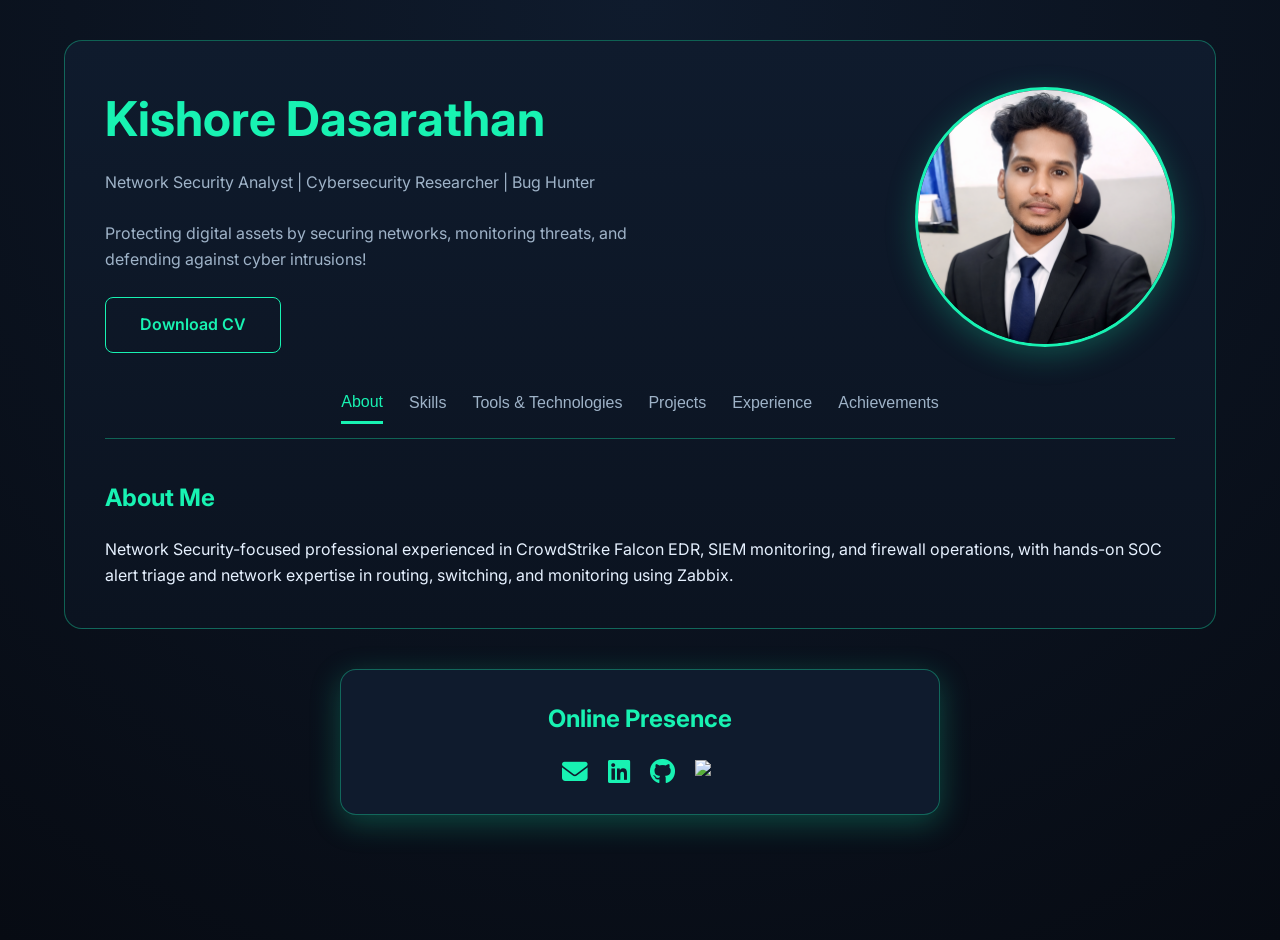
==== index.html @ a30d1cc4 "Update index.html" ====
<!DOCTYPE html>
<html lang="en">
<head>
  <meta charset="UTF-8" />
  <meta name="viewport" content="width=device-width, initial-scale=1" />
  <title>Kishore Dasarathan | Cybersecurity Portfolio</title>

  <link
    href="https://fonts.googleapis.com/css2?family=Inter:wght@300;400;500;600;700&display=swap"
    rel="stylesheet"
  />
  <link
    rel="stylesheet"
    href="https://cdnjs.cloudflare.com/ajax/libs/font-awesome/6.5.0/css/all.min.css"
  />
  <link rel="stylesheet" href="style.css" />
</head>
<body>
  <!-- MAIN PORTFOLIO CONTAINER -->
  <div class="container">
    <!-- HEADER -->
    <div class="header">
      <div>
        <h1>Kishore Dasarathan</h1>
        <p>
          Network Security Analyst | Cybersecurity Researcher | Bug Hunter<br /><br />
          Protecting digital assets by securing networks, monitoring threats, and defending against cyber intrusions!
        </p>
        <a href="Kishore_Dasarathan_Resume.pdf" class="resume-button" download>
          Download CV
        </a>
      </div>
      <img src="profile1.png" alt="Profile" />
    </div>

    <!-- NAVIGATION -->
    <div class="nav">
      <button class="active" onclick="openTab('about')">About</button>
      <button onclick="openTab('skills')">Skills</button>
      <button onclick="openTab('tools')">Tools & Technologies</button>
      <button onclick="openTab('projects')">Projects</button>
      <button onclick="openTab('exp')">Experience</button>   
	  <button onclick="openTab('achievements')">Achievements</button>
    </div>

    <!-- TAB CONTENT -->
    <div id="about" class="tab active">
      <h2>About Me</h2>
      <p class="text-muted">
        Network Security-focused professional experienced in CrowdStrike Falcon EDR, SIEM monitoring, and firewall operations, with hands-on SOC alert triage and network expertise in routing, switching, and monitoring using Zabbix.
      </p>
    </div>

    <div id="skills" class="tab">
      <h2>Skills</h2>
      <ul>
        <li>Endpoint Detection and Response</li>
        <li>Networking(Switching & Routing)</li>
	  <li>Wireless Technology</li>
        <li>Firewall</li>
        <li>Network Monitor System</li>
	  <li>Server Administration(Windows & Linux)</li>
        <li>Web Application Pentesting</li>
      </ul>
    </div>

    <div id="tools" class="tab">
      <h2>Tools & Technologies</h2>
      <ul>
        <li>Falcon Crowdstrike</li>
        <li>Zabbix</li>
        <li>Virustotal</li>
        <li>VMware</li>
	  <li>Fortigate</li>
	  <li>Netgear</li>
	  <li>ESET</li>
	  <li>Burpsuite</li>
	  <li>Wireshark</li>
	  <li>Nmap</li>
	  <li>Metasploit</li>

      </ul>
    </div>

    <div id="projects" class="tab">
      <h2>Projects</h2>
      <div class="card">
        <h3>Web-Based Keylogger (Research)</h3>
        <p>Studied keystroke capture techniques to improve detection & defense.</p>
      </div>
      <div class="card">
        <h3>Automated Switch Backups</h3>
        <p>Python + Paramiko automation for Netgear switch configuration backups.</p>
      </div>
    </div>

    <div id="exp" class="tab">
      <h2>Work Experience</h2>
      <div class="card">
        <h3>Network Security Analyst – Dr. Mehta’s Hospitals (SEP2024-Present)</h3>
        <p>Managed Endpoint Detection and Response and SIEM, Firewall, Networking, Servers, Backup Operations.</p>
      </div>
    </div>
  </div>


    <div id="achievements" class="tab">
      <h2>Achievements</h2>
      <div class="card">
        <h3>Bug Bounty / Web Security</h3>
		  <p>Project/Research: Broken Link Hijacking Vulnerability</p>
		  <p>Target: Moonpig Group / Cards (web application)</p>
		  <p>Type: Improper Authorization / Broken Link Hijacking (BLH)</p>
		  <p>Severity: Medium</p>
		  <p>Date Reported: January 16, 2024</p>
		  <p>Resolved: January 26, 2024</p>
		  <p>Outcome: Responsible disclosure; vulnerability fixed</p>
		  <p>Bounty: €75</p>
        <p>Description: Identified a Broken Link Hijacking vulnerability in Moonpig Group’s Cards platform. The vulnerability could have allowed attackers to hijack external links, potentially leading to account or content misuse. Reported responsibly, enabling the security team to patch the issue promptly.</p>
	  </div>
      <div class="card">
        <h3>Automated Switch Backups</h3>
        <p>Python + Paramiko automation for Netgear switch configuration backups.</p>
      </div>
    </div>

  <!-- CONTACT BOX (SEPARATE) -->
  <div class="contact-box">
    <h2>Online Presence</h2>
    <div class="social-icons">
      <a href="mailto:kishoredasarathan4@gmail.com" title="Email" target="_blank" rel="noopener">
        <i class="fas fa-envelope"></i>
      </a>
      <a href="https://www.linkedin.com/in/kishore-dasarathan-39a9b6277/" title="LinkedIn" target="_blank" rel="noopener">
        <i class="fab fa-linkedin"></i>
      </a>
      <a href="https://github.com/KishoreDasarathan" title="GitHub" target="_blank" rel="noopener">
        <i class="fab fa-github"></i>
      </a>
      <a href="https://tryhackme.com/p/KishoreDasarathan" title="TryHackMe" target="_blank" rel="noopener">
        <img class="thm-logo" src="https://assets.tryhackme.com/img/favicon.png" alt="TryHackMe" />
      </a>
    </div>
  </div>

  <script>
    function openTab(id) {
      document.querySelectorAll(".tab").forEach((t) => t.classList.remove("active"));
      document.querySelectorAll(".nav button").forEach((b) => b.classList.remove("active"));
      document.getElementById(id).classList.add("active");
      event.target.classList.add("active");
    }
  </script>
</body>
</html>
---- style.css ----
:root {
  --bg-main: #0b1320;
  --bg-panel: #0f1b2d;
  --neon: #18f2b2;
  --text-main: #e6f1ff;
  --text-muted: #9fb3c8;
  --border: rgba(24, 242, 178, 0.35);
  --shadow: 0 8px 30px rgba(24, 242, 178, 0.25);
}

* {
  margin: 0;
  padding: 0;
  box-sizing: border-box;
}

body {
  font-family: 'Inter', sans-serif;
  background: radial-gradient(circle at top, #0f1b2d, #070b13);
  color: var(--text-main);
  line-height: 1.6;
  min-height: 100vh;
  margin: 0;
}

/* ===== CONTAINER - full width on large screens ===== */
.container {
  width: 90vw;          /* Use 90% of viewport width */
  max-width: 1400px;    /* Limit max width to 1400px */
  margin: 40px auto;
  padding: 40px;
  background: linear-gradient(180deg, #0f1b2d, #0b1320);
  border: 1px solid var(--border);
  border-radius: 18px;
  box-sizing: border-box;
}

/* ===== HEADER ===== */
.header {
  display: grid;
  grid-template-columns: 1.3fr 1fr;
  gap: 50px;
  align-items: center;
}

.header img {
  width: 260px;
  height: 260px;
  border-radius: 50%;
  border: 3px solid var(--neon);
  box-shadow: var(--shadow);
  justify-self: end;
  transition: transform 0.3s ease;
  max-width: 100%;       /* Ensure it doesn't overflow */
  height: auto;
}

.header img:hover {
  transform: scale(1.05);
}

h1 {
  font-size: 3rem;
  color: var(--neon);
  word-break: break-word;
}

.header p {
  margin-top: 12px;
  color: var(--text-muted);
  max-width: 600px;
  word-break: break-word;
}

.resume-button {
  display: inline-block;
  margin-top: 25px;
  padding: 14px 34px;
  border: 1px solid var(--neon);
  color: var(--neon);
  text-decoration: none;
  border-radius: 8px;
  font-weight: 600;
  transition: all 0.3s ease;
}

.resume-button:hover {
  background: var(--neon);
  color: #03130d;
  box-shadow: 0 8px 20px rgba(24, 242, 178, 0.4);
}

/* ===== NAV TABS ===== */
.nav {
  display: flex;
  justify-content: center;
  gap: 26px;
  margin: 40px 0;
  border-bottom: 1px solid var(--border);
  padding-bottom: 14px;
  flex-wrap: wrap; /* allow wrapping on narrow screens */
}

.nav button {
  background: none;
  border: none;
  color: var(--text-muted);
  font-size: 1rem;
  font-weight: 500;
  cursor: pointer;
  padding-bottom: 10px;
  transition: color 0.3s ease, border-bottom 0.3s ease;
  white-space: nowrap;
}

.nav button.active {
  color: var(--neon);
  border-bottom: 3px solid var(--neon);
}

/* ===== TAB CONTENT ===== */
.tab {
  display: none;
  animation: fade 0.4s ease;
}

.tab.active {
  display: block;
}

@keyframes fade {
  from {
    opacity: 0;
    transform: translateY(10px);
  }
  to {
    opacity: 1;
    transform: none;
  }
}

h2 {
  color: var(--neon);
  margin-bottom: 20px;
}

ul {
  list-style: none;
  padding-left: 0;
}

ul li {
  margin-bottom: 12px;
  color: var(--text-muted);
}

.card {
  background: var(--bg-panel);
  border: 1px solid var(--border);
  padding: 25px;
  border-radius: 14px;
  margin-bottom: 20px;
  transition: transform 0.3s ease, box-shadow 0.3s ease;
}

.card:hover {
  transform: translateY(-4px);
  box-shadow: var(--shadow);
}

/* ===== SOCIAL ICONS ===== */
.social-icons {
  display: flex;
  gap: 20px;
  justify-content: center;
  align-items: center;
  margin-top: 20px;
}

.social-icons a {
  display: flex;
  align-items: center;
  justify-content: center;
  font-size: 1.6rem; /* for font icons */
  color: var(--neon);
  text-decoration: none;
  transition: transform 0.3s ease, opacity 0.3s ease;
  padding: 0;
}

.social-icons a img.thm-logo {
  width: 24px !important;
  height: 24px !important;
  max-width: 24px !important;
  max-height: 24px !important;
  object-fit: contain;
  display: inline-block;
  vertical-align: middle;
  margin: 0 !important;
  padding: 0 !important;
}

.social-icons a:hover {
  transform: scale(1.2);
  opacity: 0.85;
}

/* ===== CONTACT BOX ===== */
.contact-box {
  width: 90vw;
  max-width: 600px;
  margin: 40px auto 80px; /* separate from main container */
  background: var(--bg-panel);
  border: 1px solid var(--border);
  border-radius: 16px;
  padding: 30px 25px;
  box-shadow: var(--shadow);
  text-align: center;
}

.contact-box h2 {
  color: var(--neon);
  margin-bottom: 20px;
}

.contact-box .social-icons {
  justify-content: center;
  gap: 20px;
  margin-top: 20px;
}

/* ===== FOOTER CONTACT (ALWAYS VISIBLE) ===== */
footer {
  text-align: center;
  margin-top: 50px;
  padding-top: 30px;
  border-top: 1px solid var(--border);
  color: var(--text-muted);
}

/* ===== MOBILE & TABLET ===== */
@media (max-width: 1024px) {
  .container {
    width: 95vw;
    padding: 30px 20px;
  }
  .header {
    grid-template-columns: 1fr;
    text-align: center;
  }
  .header img {
    justify-self: center;
    width: 200px;
    height: 200px;
  }
  h1 {
    font-size: 2.5rem;
  }
  .header p {
    max-width: 100%;
  }
  .nav {
    gap: 16px;
  }
}

@media (max-width: 600px) {
  .container {
    padding: 20px 15px;
    margin: 20px auto;
  }
  .header img {
    width: 140px;
    height: 140px;
  }
  h1 {
    font-size: 2rem;
  }
  .resume-button {
    padding: 12px 24px;
    font-size: 0.9rem;
  }
  .nav button {
    font-size: 0.9rem;
    padding-bottom: 6px;
  }
  .social-icons {
    gap: 14px;
  }
  .social-icons a {
    font-size: 1.3rem;
  }
  .social-icons a img.thm-logo {
    width: 20px !important;
    height: 20px !important;
  }
}
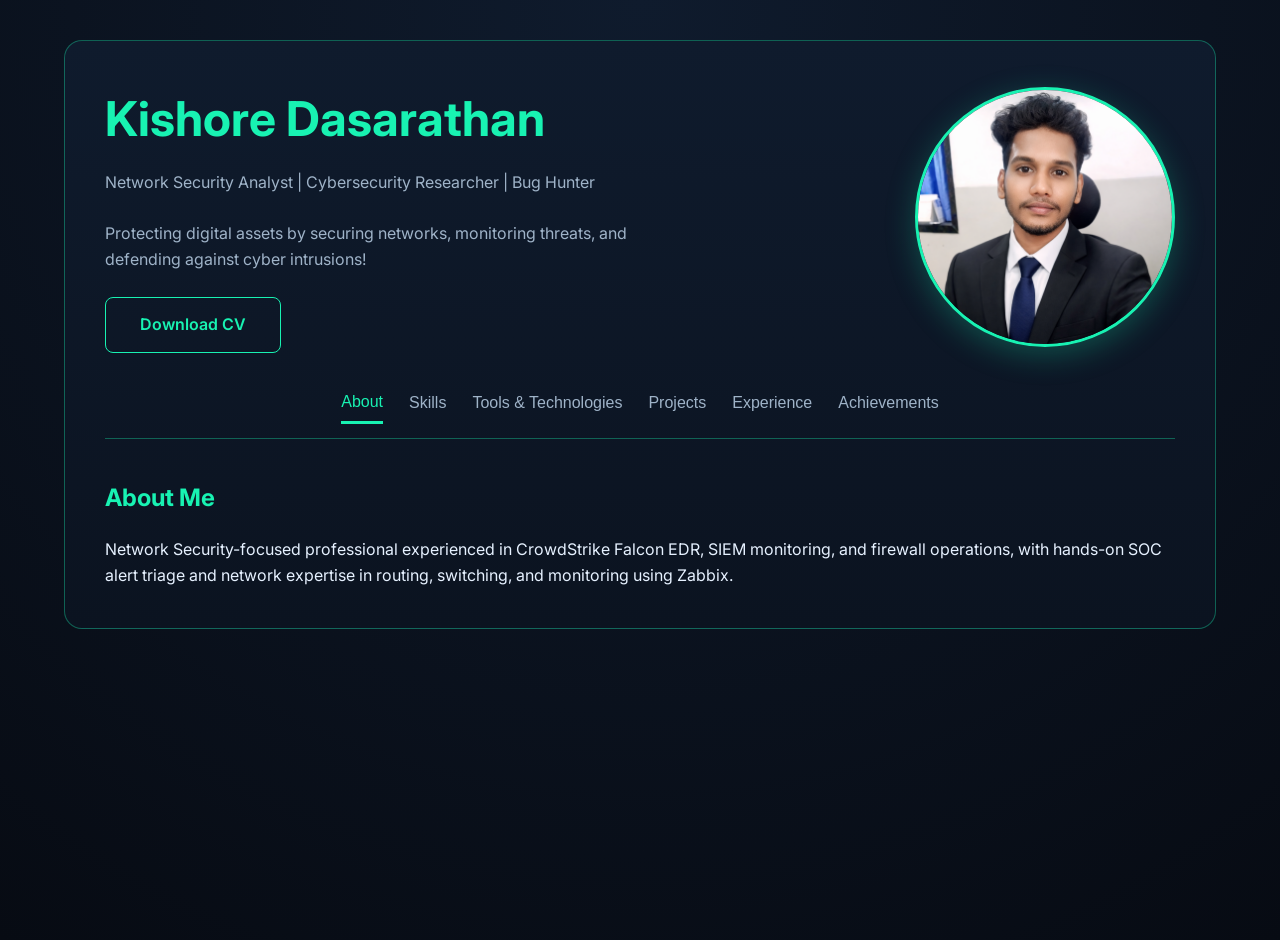
==== commit f1fae8bc: "Update index.html" ====
--- a/index.html
+++ b/index.html
@@ -108,21 +108,13 @@
       <h2>Achievements</h2>
       <div class="card">
         <h3>Bug Bounty / Web Security</h3>
-		  <p>Project/Research: Broken Link Hijacking Vulnerability</p>
-		  <p>Target: Moonpig Group / Cards (web application)</p>
+		  <p>Broken Link Hijacking Vulnerability – Moonpig Group Cards (Pinterest)</p>
+		  <p>Target: Moonpig Group - web application</p>
+		  <p>Bounty: €75</p>
+		  <p>Severity: Medium</p>
 		  <p>Type: Improper Authorization / Broken Link Hijacking (BLH)</p>
-		  <p>Severity: Medium</p>
-		  <p>Date Reported: January 16, 2024</p>
-		  <p>Resolved: January 26, 2024</p>
-		  <p>Outcome: Responsible disclosure; vulnerability fixed</p>
-		  <p>Bounty: €75</p>
-        <p>Description: Identified a Broken Link Hijacking vulnerability in Moonpig Group’s Cards platform. The vulnerability could have allowed attackers to hijack external links, potentially leading to account or content misuse. Reported responsibly, enabling the security team to patch the issue promptly.</p>
+          <p>Description: Identified a Broken Link Hijacking vulnerability in Moonpig Group’s Cards platform. The vulnerability could have allowed attackers to hijack external links, potentially leading to account or content misuse. Reported responsibly, enabling the security team to patch the issue promptly.</p>
 	  </div>
-      <div class="card">
-        <h3>Automated Switch Backups</h3>
-        <p>Python + Paramiko automation for Netgear switch configuration backups.</p>
-      </div>
-    </div>
 
   <!-- CONTACT BOX (SEPARATE) -->
   <div class="contact-box">
@@ -161,3 +153,4 @@
 
 
 
+
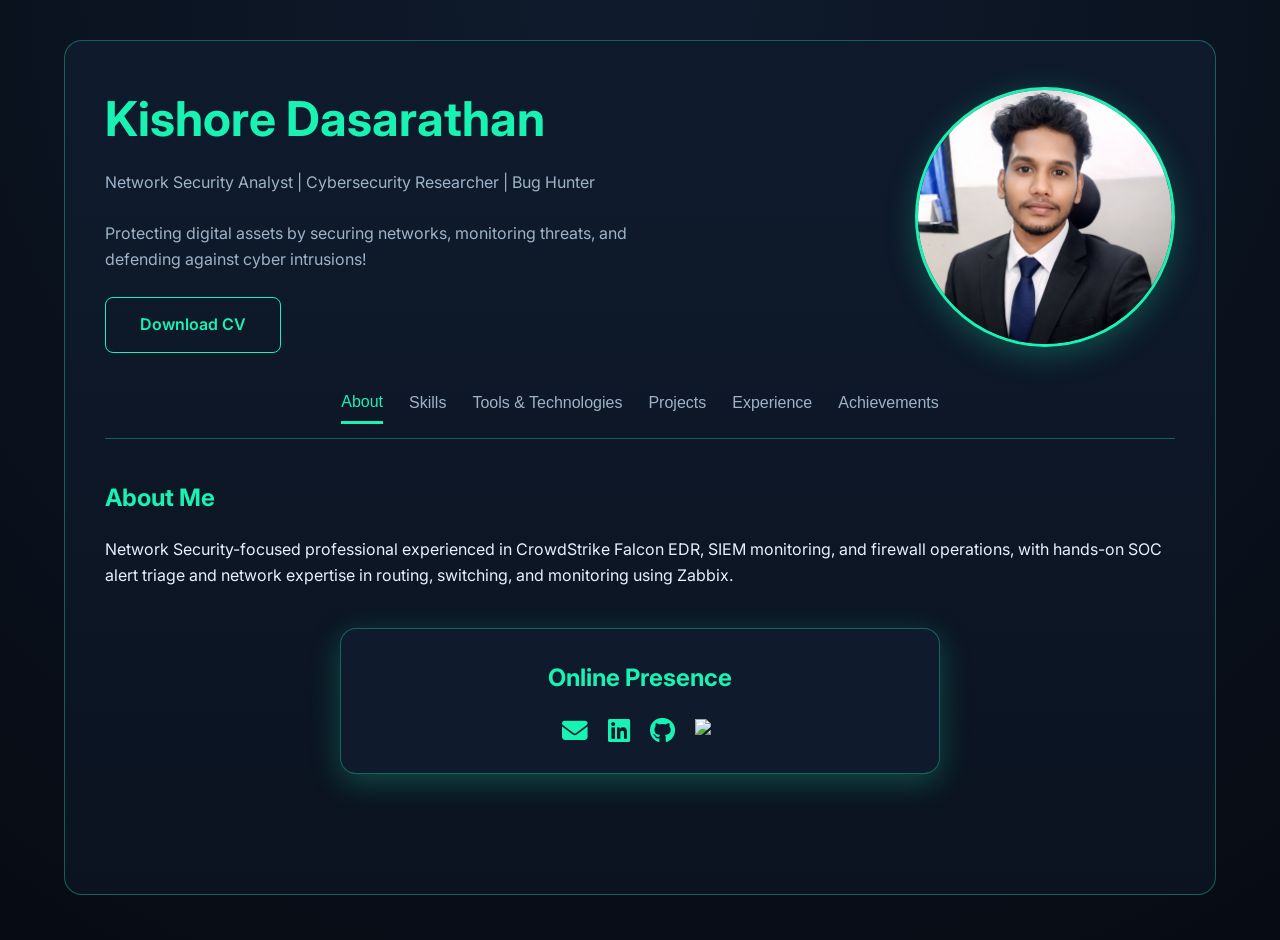
==== commit 5d1dac84: "Update index.html" ====
--- a/index.html
+++ b/index.html
@@ -94,6 +94,18 @@
       </div>
     </div>
 
+	      <div id="achievements" class="tab">
+      <h2>Achievements</h2>
+      <div class="card">
+        <h3>Bug Bounty Rewards</h3>
+		  <p>Broken Link Hijacking Vulnerability – Moonpig Group Cards (Pinterest)</p>
+		  <p>Target: Moonpig Group - web application</p>
+		  <p>Bounty: €75</p>
+		  <p>Severity: Medium</p>
+		  <p>Type: Improper Authorization / Broken Link Hijacking (BLH)</p>
+          <p>Description: Identified a Broken Link Hijacking vulnerability in Moonpig Group’s Cards platform. The vulnerability could have allowed attackers to hijack external links, potentially leading to account or content misuse. Reported responsibly, enabling the security team to patch the issue promptly.</p>
+	  </div>
+
     <div id="exp" class="tab">
       <h2>Work Experience</h2>
       <div class="card">
@@ -104,17 +116,6 @@
   </div>
 
 
-    <div id="achievements" class="tab">
-      <h2>Achievements</h2>
-      <div class="card">
-        <h3>Bug Bounty / Web Security</h3>
-		  <p>Broken Link Hijacking Vulnerability – Moonpig Group Cards (Pinterest)</p>
-		  <p>Target: Moonpig Group - web application</p>
-		  <p>Bounty: €75</p>
-		  <p>Severity: Medium</p>
-		  <p>Type: Improper Authorization / Broken Link Hijacking (BLH)</p>
-          <p>Description: Identified a Broken Link Hijacking vulnerability in Moonpig Group’s Cards platform. The vulnerability could have allowed attackers to hijack external links, potentially leading to account or content misuse. Reported responsibly, enabling the security team to patch the issue promptly.</p>
-	  </div>
 
   <!-- CONTACT BOX (SEPARATE) -->
   <div class="contact-box">
@@ -154,3 +155,4 @@
 
 
 
+
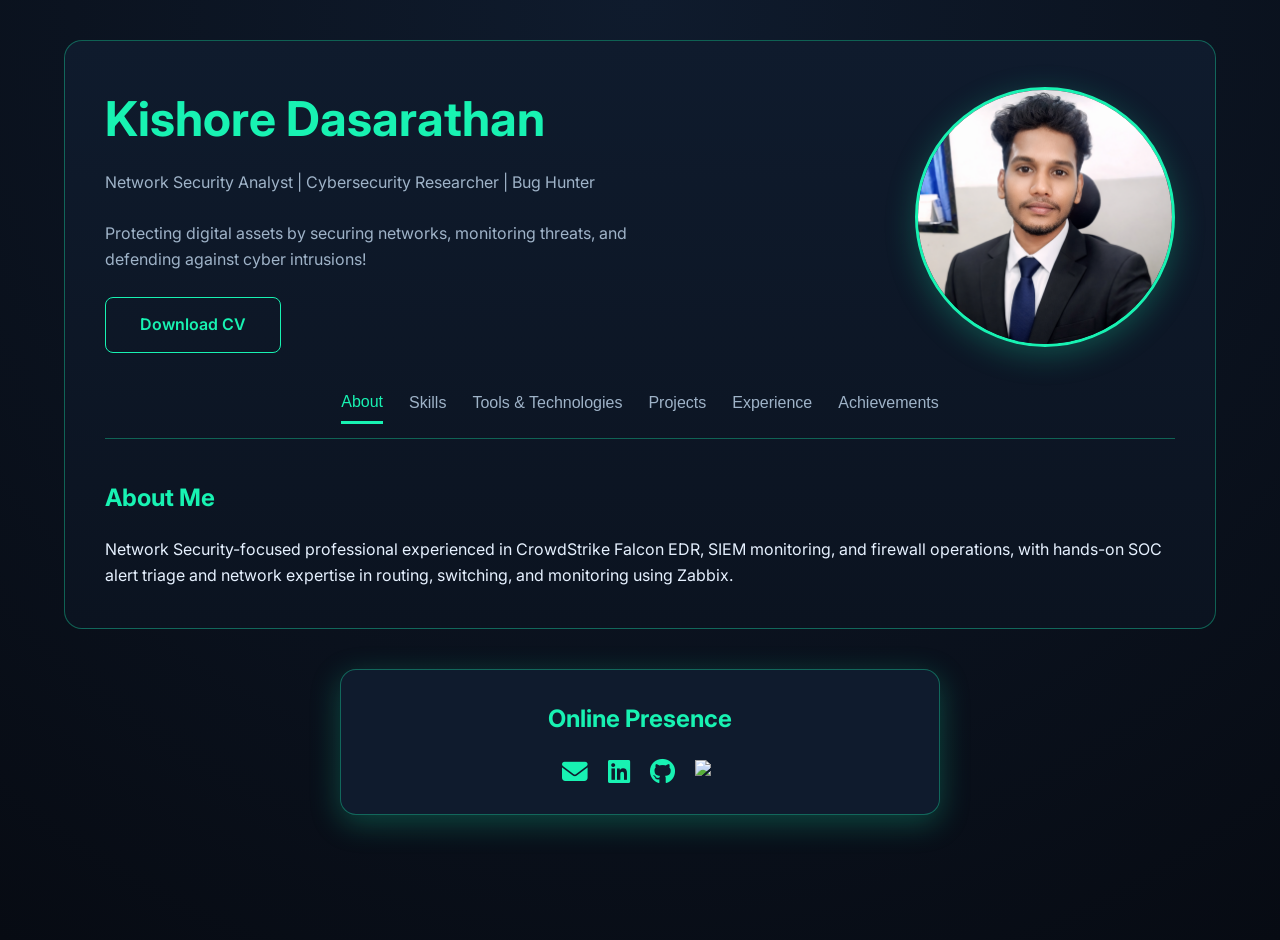
==== commit 691a2b50: "Update index.html" ====
--- a/index.html
+++ b/index.html
@@ -95,16 +95,17 @@
     </div>
 
 	      <div id="achievements" class="tab">
-      <h2>Achievements</h2>
-      <div class="card">
-        <h3>Bug Bounty Rewards</h3>
-		  <p>Broken Link Hijacking Vulnerability – Moonpig Group Cards (Pinterest)</p>
-		  <p>Target: Moonpig Group - web application</p>
-		  <p>Bounty: €75</p>
-		  <p>Severity: Medium</p>
-		  <p>Type: Improper Authorization / Broken Link Hijacking (BLH)</p>
-          <p>Description: Identified a Broken Link Hijacking vulnerability in Moonpig Group’s Cards platform. The vulnerability could have allowed attackers to hijack external links, potentially leading to account or content misuse. Reported responsibly, enabling the security team to patch the issue promptly.</p>
-	  </div>
+      		<h2>Achievements</h2>
+      		  <div class="card">
+        		<h3>Bug Bounty Rewards</h3>
+		 		 <p>Broken Link Hijacking Vulnerability – Moonpig Group Cards (Pinterest)</p>
+		  		<p>Target: Moonpig Group - web application</p>
+		  		<p>Bounty: €75</p>
+		  		<p>Severity: Medium</p>
+		  		<p>Type: Improper Authorization / Broken Link Hijacking (BLH)</p>
+          		<p>Description: Identified a Broken Link Hijacking vulnerability in Moonpig Group’s Cards platform. The vulnerability could have allowed attackers to hijack external links, potentially leading to account or content misuse. Reported responsibly, enabling the security team to patch the issue promptly.</p>
+	 	 	</div>
+			</div>
 
     <div id="exp" class="tab">
       <h2>Work Experience</h2>
@@ -156,3 +157,4 @@
 
 
 
+
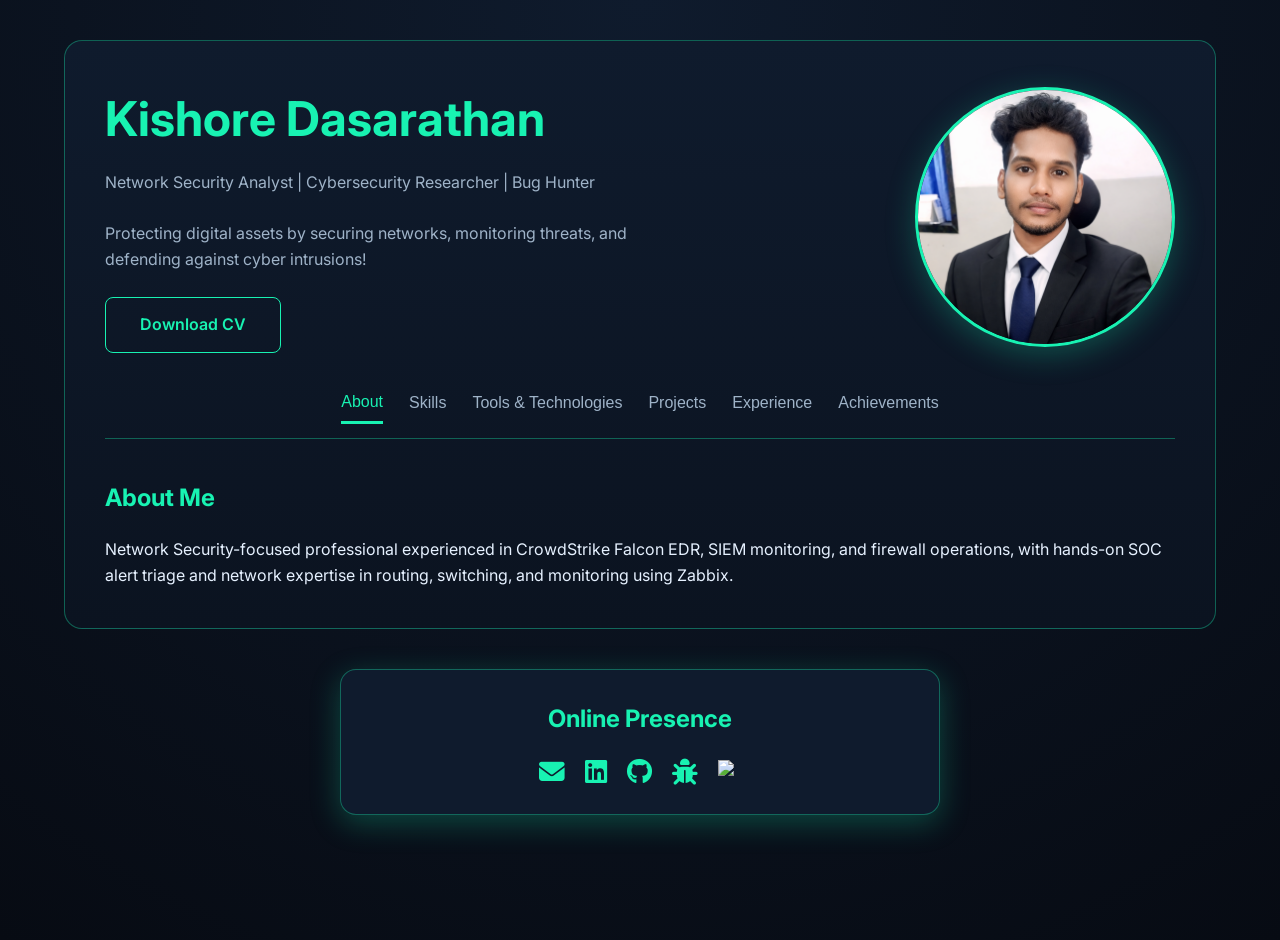
==== commit b6d45b14: "Update index.html" ====
--- a/index.html
+++ b/index.html
@@ -131,6 +131,13 @@
       <a href="https://github.com/KishoreDasarathan" title="GitHub" target="_blank" rel="noopener">
         <i class="fab fa-github"></i>
       </a>
+		    <!-- Intigriti Bug Bounty -->
+    <a href="https://app.intigriti.com/researcher/profile/debugger_88" 
+       title="Intigriti" 
+       target="_blank" 
+       rel="noopener">
+      <i class="fas fa-bug"></i>
+    </a>
       <a href="https://tryhackme.com/p/KishoreDasarathan" title="TryHackMe" target="_blank" rel="noopener">
         <img class="thm-logo" src="https://assets.tryhackme.com/img/favicon.png" alt="TryHackMe" />
       </a>
@@ -158,3 +165,4 @@
 
 
 
+
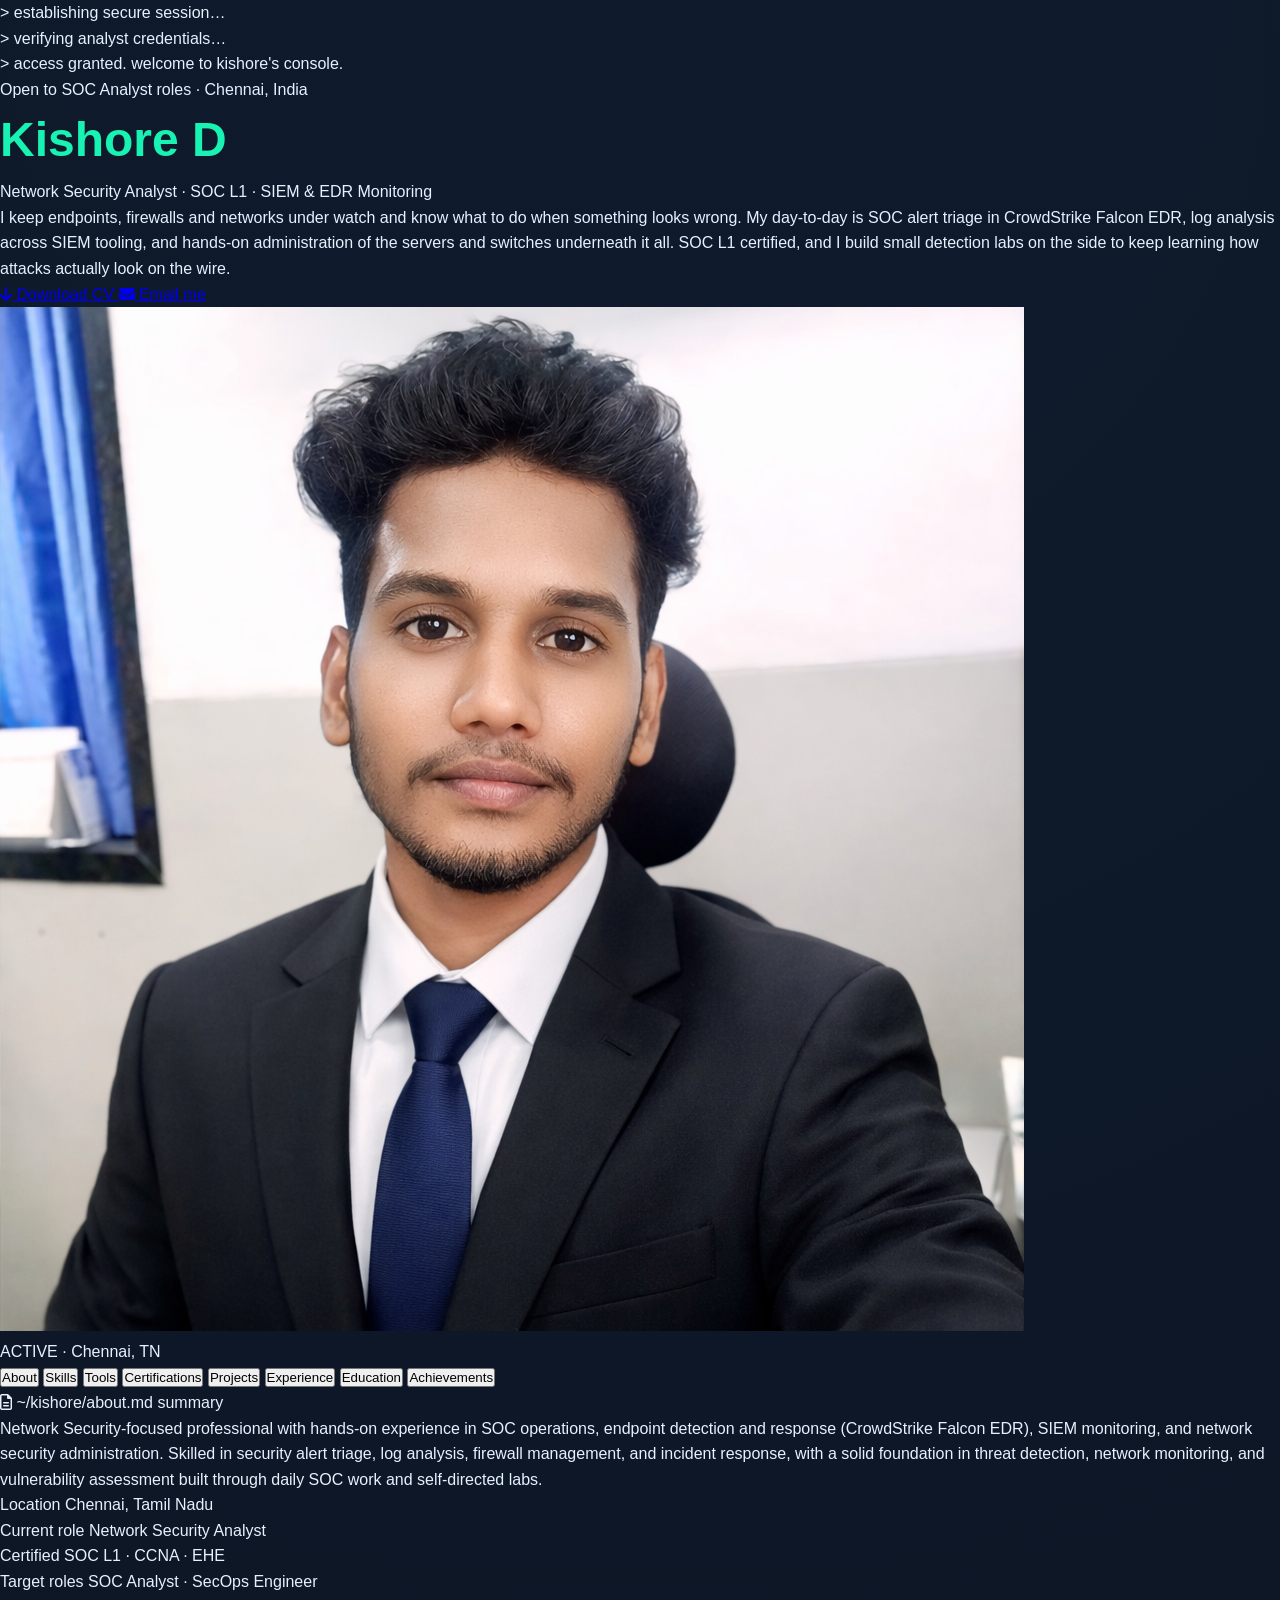
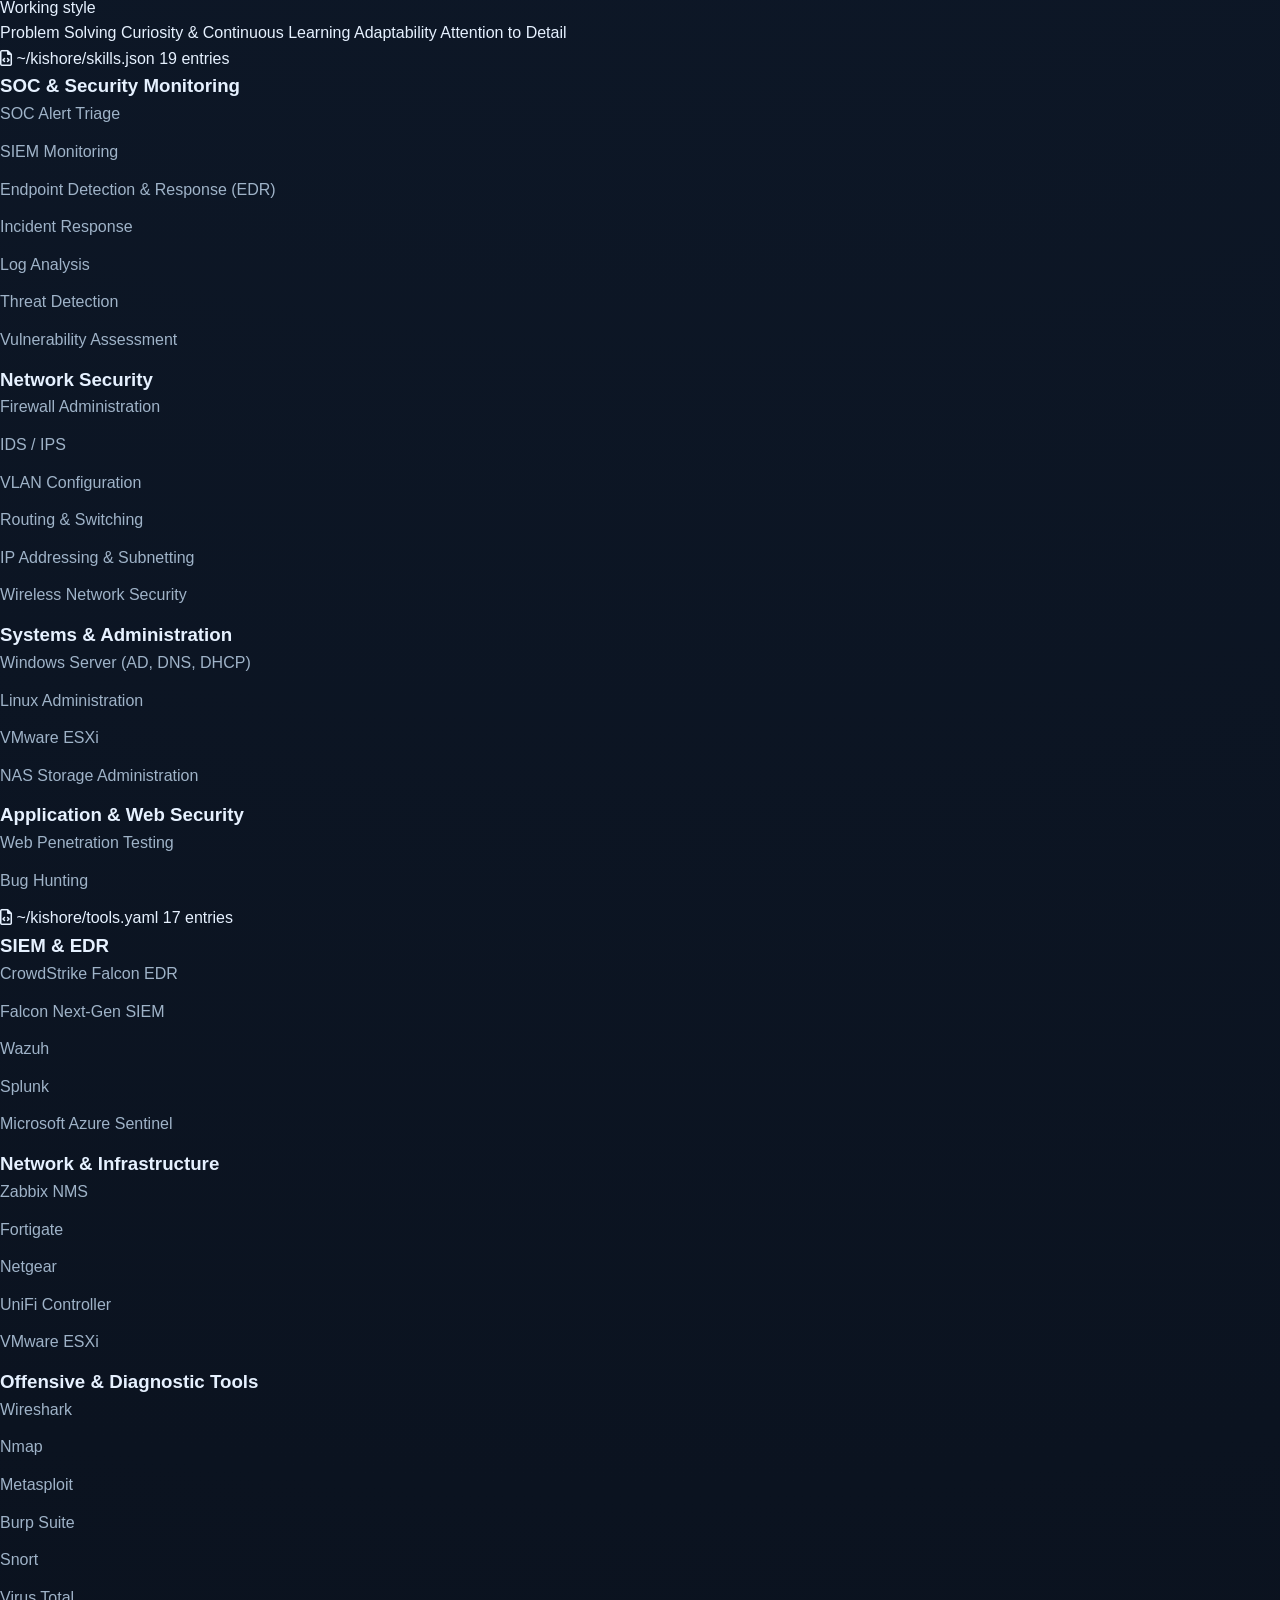
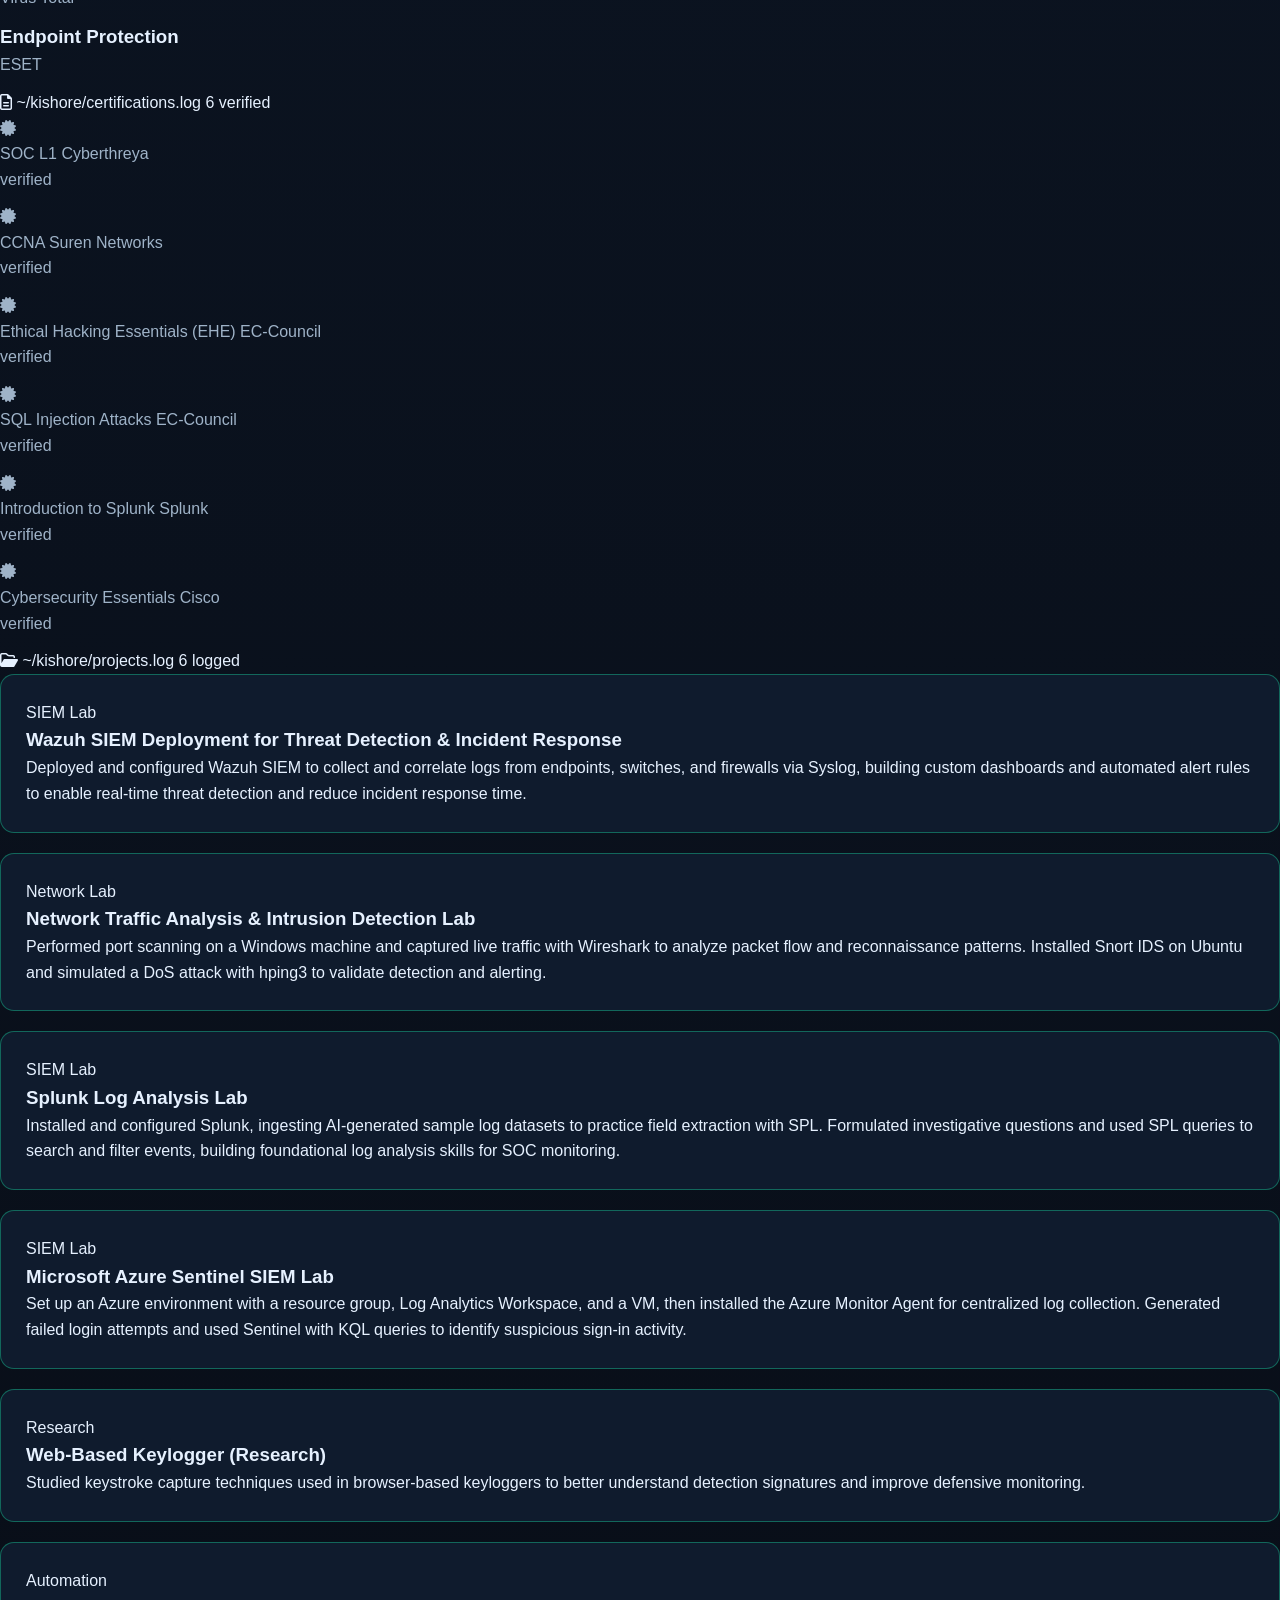
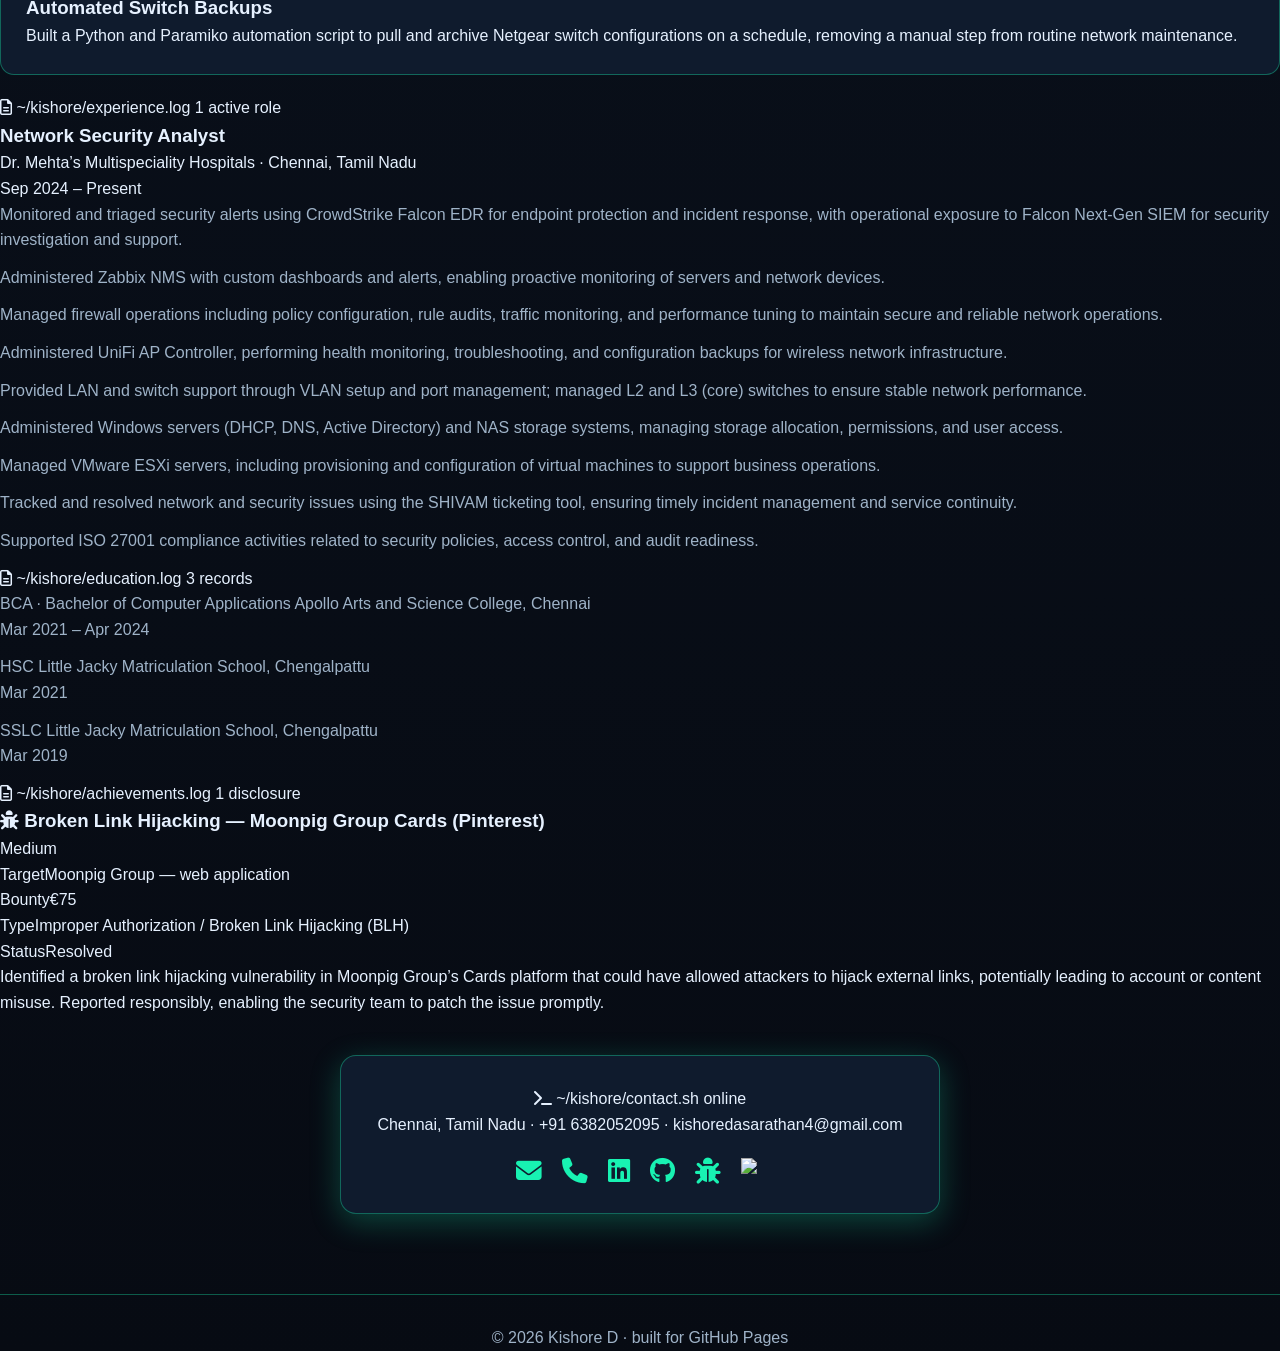
==== commit 1c9e5fbc: "Update index.html" ====
--- a/index.html
+++ b/index.html
@@ -3,10 +3,12 @@
 <head>
   <meta charset="UTF-8" />
   <meta name="viewport" content="width=device-width, initial-scale=1" />
-  <title>Kishore Dasarathan | Cybersecurity Portfolio</title>
-
+  <title>Kishore D | Network Security Analyst &amp; SOC L1</title>
+  <meta name="description" content="Portfolio of Kishore D — Network Security Analyst with hands-on SOC, SIEM and EDR experience." />
+
+  <link rel="preconnect" href="https://fonts.googleapis.com" />
   <link
-    href="https://fonts.googleapis.com/css2?family=Inter:wght@300;400;500;600;700&display=swap"
+    href="https://fonts.googleapis.com/css2?family=Space+Grotesk:wght@500;600;700&family=IBM+Plex+Sans:wght@400;500;600&family=IBM+Plex+Mono:wght@400;500;600&display=swap"
     rel="stylesheet"
   />
   <link
@@ -16,153 +18,485 @@
   <link rel="stylesheet" href="style.css" />
 </head>
 <body>
-  <!-- MAIN PORTFOLIO CONTAINER -->
-  <div class="container">
-    <!-- HEADER -->
-    <div class="header">
-      <div>
-        <h1>Kishore Dasarathan</h1>
-        <p>
-          Network Security Analyst | Cybersecurity Researcher | Bug Hunter<br /><br />
-          Protecting digital assets by securing networks, monitoring threats, and defending against cyber intrusions!
-        </p>
-        <a href="Kishore_Dasarathan_Resume.pdf" class="resume-button" download>
-          Download CV
-        </a>
+  <div class="page">
+
+    <!-- ============ HERO ============ -->
+    <header class="hero">
+      <div class="boot-log" aria-hidden="true">
+        <p>&gt; establishing secure session&hellip;</p>
+        <p>&gt; verifying analyst credentials&hellip;</p>
+        <p>&gt; access granted. welcome to kishore's console.</p>
       </div>
-      <img src="profile1.png" alt="Profile" />
-    </div>
-
-    <!-- NAVIGATION -->
-    <div class="nav">
-      <button class="active" onclick="openTab('about')">About</button>
-      <button onclick="openTab('skills')">Skills</button>
-      <button onclick="openTab('tools')">Tools & Technologies</button>
-      <button onclick="openTab('projects')">Projects</button>
-      <button onclick="openTab('exp')">Experience</button>   
-	  <button onclick="openTab('achievements')">Achievements</button>
-    </div>
-
-    <!-- TAB CONTENT -->
-    <div id="about" class="tab active">
-      <h2>About Me</h2>
-      <p class="text-muted">
-        Network Security-focused professional experienced in CrowdStrike Falcon EDR, SIEM monitoring, and firewall operations, with hands-on SOC alert triage and network expertise in routing, switching, and monitoring using Zabbix.
-      </p>
-    </div>
-
-    <div id="skills" class="tab">
-      <h2>Skills</h2>
-      <ul>
-        <li>Endpoint Detection and Response</li>
-        <li>Networking(Switching & Routing)</li>
-	  <li>Wireless Technology</li>
-        <li>Firewall</li>
-        <li>Network Monitor System</li>
-	  <li>Server Administration(Windows & Linux)</li>
-        <li>Web Application Pentesting</li>
-      </ul>
-    </div>
-
-    <div id="tools" class="tab">
-      <h2>Tools & Technologies</h2>
-      <ul>
-        <li>Falcon Crowdstrike</li>
-        <li>Zabbix</li>
-        <li>Virustotal</li>
-        <li>VMware</li>
-	  <li>Fortigate</li>
-	  <li>Netgear</li>
-	  <li>ESET</li>
-	  <li>Burpsuite</li>
-	  <li>Wireshark</li>
-	  <li>Nmap</li>
-	  <li>Metasploit</li>
-
-      </ul>
-    </div>
-
-    <div id="projects" class="tab">
-      <h2>Projects</h2>
-      <div class="card">
-        <h3>Web-Based Keylogger (Research)</h3>
-        <p>Studied keystroke capture techniques to improve detection & defense.</p>
+
+      <div class="hero-grid">
+        <div class="hero-copy">
+          <p class="status-pill"><span class="dot dot-blue pulse"></span>Open to SOC Analyst roles &middot; Chennai, India</p>
+          <h1>Kishore D</h1>
+          <p class="role-line">Network Security Analyst &middot; SOC L1 &middot; SIEM &amp; EDR Monitoring</p>
+          <p class="summary">
+            I keep endpoints, firewalls and networks under watch and know what to do when something looks wrong.
+            My day-to-day is SOC alert triage in CrowdStrike Falcon EDR, log analysis across SIEM tooling, and
+            hands-on administration of the servers and switches underneath it all. SOC L1 certified, and I build
+            small detection labs on the side to keep learning how attacks actually look on the wire.
+          </p>
+          <div class="hero-actions">
+            <a href="Kishore_Dasarathan_Resume.pdf" class="btn btn-primary" download>
+              <i class="fa-solid fa-arrow-down"></i> Download CV
+            </a>
+            <a href="mailto:kishoredasarathan4@gmail.com" class="btn btn-ghost">
+              <i class="fa-solid fa-envelope"></i> Email me
+            </a>
+          </div>
+        </div>
+
+        <div class="hero-id">
+          <div class="id-card">
+            <img src="profile1.png" alt="Portrait of Kishore D" />
+            <div class="id-meta">
+              <span class="dot dot-blue pulse"></span> ACTIVE &middot; Chennai, TN
+            </div>
+          </div>
+        </div>
       </div>
-      <div class="card">
-        <h3>Automated Switch Backups</h3>
-        <p>Python + Paramiko automation for Netgear switch configuration backups.</p>
+    </header>
+
+    <!-- ============ NAV ============ -->
+    <nav class="tabs" aria-label="Portfolio sections">
+      <button class="tab-btn active" data-tab="about" type="button">About</button>
+      <button class="tab-btn" data-tab="skills" type="button">Skills</button>
+      <button class="tab-btn" data-tab="tools" type="button">Tools</button>
+      <button class="tab-btn" data-tab="certifications" type="button">Certifications</button>
+      <button class="tab-btn" data-tab="projects" type="button">Projects</button>
+      <button class="tab-btn" data-tab="experience" type="button">Experience</button>
+      <button class="tab-btn" data-tab="education" type="button">Education</button>
+      <button class="tab-btn" data-tab="achievements" type="button">Achievements</button>
+    </nav>
+
+    <!-- ============ PANELS ============ -->
+    <main class="panels">
+
+      <!-- ABOUT -->
+      <section id="about" class="panel active">
+        <div class="panel-bar">
+          <span class="path"><i class="fa-regular fa-file-lines"></i> ~/kishore/about.md</span>
+          <span class="meta"><span class="dot dot-blue"></span>summary</span>
+        </div>
+        <div class="panel-body">
+          <p>
+            Network Security-focused professional with hands-on experience in SOC operations, endpoint detection
+            and response (CrowdStrike Falcon EDR), SIEM monitoring, and network security administration. Skilled
+            in security alert triage, log analysis, firewall management, and incident response, with a solid
+            foundation in threat detection, network monitoring, and vulnerability assessment built through daily
+            SOC work and self-directed labs.
+          </p>
+
+          <div class="fact-strip">
+            <div class="fact">
+              <span class="fact-label">Location</span>
+              <span class="fact-value">Chennai, Tamil Nadu</span>
+            </div>
+            <div class="fact">
+              <span class="fact-label">Current role</span>
+              <span class="fact-value">Network Security Analyst</span>
+            </div>
+            <div class="fact">
+              <span class="fact-label">Certified</span>
+              <span class="fact-value">SOC L1 &middot; CCNA &middot; EHE</span>
+            </div>
+            <div class="fact">
+              <span class="fact-label">Target roles</span>
+              <span class="fact-value">SOC Analyst &middot; SecOps Engineer</span>
+            </div>
+          </div>
+
+          <p class="tag-row-label">Working style</p>
+          <div class="tag-row">
+            <span class="soft-tag">Problem Solving</span>
+            <span class="soft-tag">Curiosity &amp; Continuous Learning</span>
+            <span class="soft-tag">Adaptability</span>
+            <span class="soft-tag">Attention to Detail</span>
+          </div>
+        </div>
+      </section>
+
+      <!-- SKILLS -->
+      <section id="skills" class="panel">
+        <div class="panel-bar">
+          <span class="path"><i class="fa-regular fa-file-code"></i> ~/kishore/skills.json</span>
+          <span class="meta"><span class="dot dot-blue"></span>19 entries</span>
+        </div>
+        <div class="panel-body">
+
+          <div class="skill-group">
+            <h3><span class="dot dot-blue"></span>SOC &amp; Security Monitoring</h3>
+            <ul class="chip-row">
+              <li class="chip chip-blue">SOC Alert Triage</li>
+              <li class="chip chip-blue">SIEM Monitoring</li>
+              <li class="chip chip-blue">Endpoint Detection &amp; Response (EDR)</li>
+              <li class="chip chip-blue">Incident Response</li>
+              <li class="chip chip-blue">Log Analysis</li>
+              <li class="chip chip-blue">Threat Detection</li>
+              <li class="chip chip-blue">Vulnerability Assessment</li>
+            </ul>
+          </div>
+
+          <div class="skill-group">
+            <h3><span class="dot dot-amber"></span>Network Security</h3>
+            <ul class="chip-row">
+              <li class="chip chip-amber">Firewall Administration</li>
+              <li class="chip chip-amber">IDS / IPS</li>
+              <li class="chip chip-amber">VLAN Configuration</li>
+              <li class="chip chip-amber">Routing &amp; Switching</li>
+              <li class="chip chip-amber">IP Addressing &amp; Subnetting</li>
+              <li class="chip chip-amber">Wireless Network Security</li>
+            </ul>
+          </div>
+
+          <div class="skill-group">
+            <h3><span class="dot dot-purple"></span>Systems &amp; Administration</h3>
+            <ul class="chip-row">
+              <li class="chip chip-purple">Windows Server (AD, DNS, DHCP)</li>
+              <li class="chip chip-purple">Linux Administration</li>
+              <li class="chip chip-purple">VMware ESXi</li>
+              <li class="chip chip-purple">NAS Storage Administration</li>
+            </ul>
+          </div>
+
+          <div class="skill-group">
+            <h3><span class="dot dot-red"></span>Application &amp; Web Security</h3>
+            <ul class="chip-row">
+              <li class="chip chip-red">Web Penetration Testing</li>
+              <li class="chip chip-red">Bug Hunting</li>
+            </ul>
+          </div>
+
+        </div>
+      </section>
+
+      <!-- TOOLS -->
+      <section id="tools" class="panel">
+        <div class="panel-bar">
+          <span class="path"><i class="fa-regular fa-file-code"></i> ~/kishore/tools.yaml</span>
+          <span class="meta"><span class="dot dot-blue"></span>17 entries</span>
+        </div>
+        <div class="panel-body">
+
+          <div class="skill-group">
+            <h3><span class="dot dot-blue"></span>SIEM &amp; EDR</h3>
+            <ul class="chip-row">
+              <li class="chip chip-blue">CrowdStrike Falcon EDR</li>
+              <li class="chip chip-blue">Falcon Next-Gen SIEM</li>
+              <li class="chip chip-blue">Wazuh</li>
+              <li class="chip chip-blue">Splunk</li>
+              <li class="chip chip-blue">Microsoft Azure Sentinel</li>
+            </ul>
+          </div>
+
+          <div class="skill-group">
+            <h3><span class="dot dot-amber"></span>Network &amp; Infrastructure</h3>
+            <ul class="chip-row">
+              <li class="chip chip-amber">Zabbix NMS</li>
+              <li class="chip chip-amber">Fortigate</li>
+              <li class="chip chip-amber">Netgear</li>
+              <li class="chip chip-amber">UniFi Controller</li>
+              <li class="chip chip-amber">VMware ESXi</li>
+            </ul>
+          </div>
+
+          <div class="skill-group">
+            <h3><span class="dot dot-red"></span>Offensive &amp; Diagnostic Tools</h3>
+            <ul class="chip-row">
+              <li class="chip chip-red">Wireshark</li>
+              <li class="chip chip-red">Nmap</li>
+              <li class="chip chip-red">Metasploit</li>
+              <li class="chip chip-red">Burp Suite</li>
+              <li class="chip chip-red">Snort</li>
+              <li class="chip chip-red">Virus Total</li>
+            </ul>
+          </div>
+
+          <div class="skill-group">
+            <h3><span class="dot dot-purple"></span>Endpoint Protection</h3>
+            <ul class="chip-row">
+              <li class="chip chip-purple">ESET</li>
+            </ul>
+          </div>
+
+        </div>
+      </section>
+
+      <!-- CERTIFICATIONS -->
+      <section id="certifications" class="panel">
+        <div class="panel-bar">
+          <span class="path"><i class="fa-regular fa-file-lines"></i> ~/kishore/certifications.log</span>
+          <span class="meta"><span class="dot dot-blue"></span>6 verified</span>
+        </div>
+        <div class="panel-body">
+          <ul class="cert-list">
+            <li class="cert-row">
+              <i class="fa-solid fa-certificate cert-icon"></i>
+              <div class="cert-text">
+                <span class="cert-name">SOC L1</span>
+                <span class="cert-issuer">Cyberthreya</span>
+              </div>
+              <span class="cert-status">verified</span>
+            </li>
+            <li class="cert-row">
+              <i class="fa-solid fa-certificate cert-icon"></i>
+              <div class="cert-text">
+                <span class="cert-name">CCNA</span>
+                <span class="cert-issuer">Suren Networks</span>
+              </div>
+              <span class="cert-status">verified</span>
+            </li>
+            <li class="cert-row">
+              <i class="fa-solid fa-certificate cert-icon"></i>
+              <div class="cert-text">
+                <span class="cert-name">Ethical Hacking Essentials (EHE)</span>
+                <span class="cert-issuer">EC-Council</span>
+              </div>
+              <span class="cert-status">verified</span>
+            </li>
+            <li class="cert-row">
+              <i class="fa-solid fa-certificate cert-icon"></i>
+              <div class="cert-text">
+                <span class="cert-name">SQL Injection Attacks</span>
+                <span class="cert-issuer">EC-Council</span>
+              </div>
+              <span class="cert-status">verified</span>
+            </li>
+            <li class="cert-row">
+              <i class="fa-solid fa-certificate cert-icon"></i>
+              <div class="cert-text">
+                <span class="cert-name">Introduction to Splunk</span>
+                <span class="cert-issuer">Splunk</span>
+              </div>
+              <span class="cert-status">verified</span>
+            </li>
+            <li class="cert-row">
+              <i class="fa-solid fa-certificate cert-icon"></i>
+              <div class="cert-text">
+                <span class="cert-name">Cybersecurity Essentials</span>
+                <span class="cert-issuer">Cisco</span>
+              </div>
+              <span class="cert-status">verified</span>
+            </li>
+          </ul>
+        </div>
+      </section>
+
+      <!-- PROJECTS -->
+      <section id="projects" class="panel">
+        <div class="panel-bar">
+          <span class="path"><i class="fa-regular fa-folder-open"></i> ~/kishore/projects.log</span>
+          <span class="meta"><span class="dot dot-blue"></span>6 logged</span>
+        </div>
+        <div class="panel-body">
+          <div class="card-grid">
+
+            <div class="card">
+              <span class="card-tag tag-blue">SIEM Lab</span>
+              <h3>Wazuh SIEM Deployment for Threat Detection &amp; Incident Response</h3>
+              <p>Deployed and configured Wazuh SIEM to collect and correlate logs from endpoints, switches, and
+                firewalls via Syslog, building custom dashboards and automated alert rules to enable real-time
+                threat detection and reduce incident response time.</p>
+            </div>
+
+            <div class="card">
+              <span class="card-tag tag-red">Network Lab</span>
+              <h3>Network Traffic Analysis &amp; Intrusion Detection Lab</h3>
+              <p>Performed port scanning on a Windows machine and captured live traffic with Wireshark to analyze
+                packet flow and reconnaissance patterns. Installed Snort IDS on Ubuntu and simulated a DoS attack
+                with hping3 to validate detection and alerting.</p>
+            </div>
+
+            <div class="card">
+              <span class="card-tag tag-blue">SIEM Lab</span>
+              <h3>Splunk Log Analysis Lab</h3>
+              <p>Installed and configured Splunk, ingesting AI-generated sample log datasets to practice field
+                extraction with SPL. Formulated investigative questions and used SPL queries to search and filter
+                events, building foundational log analysis skills for SOC monitoring.</p>
+            </div>
+
+            <div class="card">
+              <span class="card-tag tag-blue">SIEM Lab</span>
+              <h3>Microsoft Azure Sentinel SIEM Lab</h3>
+              <p>Set up an Azure environment with a resource group, Log Analytics Workspace, and a VM, then
+                installed the Azure Monitor Agent for centralized log collection. Generated failed login attempts
+                and used Sentinel with KQL queries to identify suspicious sign-in activity.</p>
+            </div>
+
+            <div class="card">
+              <span class="card-tag tag-purple">Research</span>
+              <h3>Web-Based Keylogger (Research)</h3>
+              <p>Studied keystroke capture techniques used in browser-based keyloggers to better understand
+                detection signatures and improve defensive monitoring.</p>
+            </div>
+
+            <div class="card">
+              <span class="card-tag tag-amber">Automation</span>
+              <h3>Automated Switch Backups</h3>
+              <p>Built a Python and Paramiko automation script to pull and archive Netgear switch configurations on
+                a schedule, removing a manual step from routine network maintenance.</p>
+            </div>
+
+          </div>
+        </div>
+      </section>
+
+      <!-- EXPERIENCE -->
+      <section id="experience" class="panel">
+        <div class="panel-bar">
+          <span class="path"><i class="fa-regular fa-file-lines"></i> ~/kishore/experience.log</span>
+          <span class="meta"><span class="dot dot-blue pulse"></span>1 active role</span>
+        </div>
+        <div class="panel-body">
+          <div class="job">
+            <div class="job-head">
+              <div>
+                <h3>Network Security Analyst</h3>
+                <p class="job-org">Dr. Mehta&rsquo;s Multispeciality Hospitals &middot; Chennai, Tamil Nadu</p>
+              </div>
+              <span class="job-dates">Sep 2024 &ndash; Present</span>
+            </div>
+            <ul class="job-bullets">
+              <li>Monitored and triaged security alerts using CrowdStrike Falcon EDR for endpoint protection and
+                incident response, with operational exposure to Falcon Next-Gen SIEM for security investigation and
+                support.</li>
+              <li>Administered Zabbix NMS with custom dashboards and alerts, enabling proactive monitoring of
+                servers and network devices.</li>
+              <li>Managed firewall operations including policy configuration, rule audits, traffic monitoring, and
+                performance tuning to maintain secure and reliable network operations.</li>
+              <li>Administered UniFi AP Controller, performing health monitoring, troubleshooting, and configuration
+                backups for wireless network infrastructure.</li>
+              <li>Provided LAN and switch support through VLAN setup and port management; managed L2 and L3 (core)
+                switches to ensure stable network performance.</li>
+              <li>Administered Windows servers (DHCP, DNS, Active Directory) and NAS storage systems, managing
+                storage allocation, permissions, and user access.</li>
+              <li>Managed VMware ESXi servers, including provisioning and configuration of virtual machines to
+                support business operations.</li>
+              <li>Tracked and resolved network and security issues using the SHIVAM ticketing tool, ensuring timely
+                incident management and service continuity.</li>
+              <li>Supported ISO 27001 compliance activities related to security policies, access control, and audit
+                readiness.</li>
+            </ul>
+          </div>
+        </div>
+      </section>
+
+      <!-- EDUCATION -->
+      <section id="education" class="panel">
+        <div class="panel-bar">
+          <span class="path"><i class="fa-regular fa-file-lines"></i> ~/kishore/education.log</span>
+          <span class="meta"><span class="dot dot-blue"></span>3 records</span>
+        </div>
+        <div class="panel-body">
+          <ul class="edu-list">
+            <li class="edu-row">
+              <div class="edu-text">
+                <span class="edu-degree">BCA &middot; Bachelor of Computer Applications</span>
+                <span class="edu-school">Apollo Arts and Science College, Chennai</span>
+              </div>
+              <span class="edu-dates">Mar 2021 &ndash; Apr 2024</span>
+            </li>
+            <li class="edu-row">
+              <div class="edu-text">
+                <span class="edu-degree">HSC</span>
+                <span class="edu-school">Little Jacky Matriculation School, Chengalpattu</span>
+              </div>
+              <span class="edu-dates">Mar 2021</span>
+            </li>
+            <li class="edu-row">
+              <div class="edu-text">
+                <span class="edu-degree">SSLC</span>
+                <span class="edu-school">Little Jacky Matriculation School, Chengalpattu</span>
+              </div>
+              <span class="edu-dates">Mar 2019</span>
+            </li>
+          </ul>
+        </div>
+      </section>
+
+      <!-- ACHIEVEMENTS -->
+      <section id="achievements" class="panel">
+        <div class="panel-bar">
+          <span class="path"><i class="fa-regular fa-file-lines"></i> ~/kishore/achievements.log</span>
+          <span class="meta"><span class="dot dot-amber"></span>1 disclosure</span>
+        </div>
+        <div class="panel-body">
+          <div class="disclosure-card">
+            <div class="disclosure-head">
+              <h3><i class="fa-solid fa-bug"></i> Broken Link Hijacking &mdash; Moonpig Group Cards (Pinterest)</h3>
+              <span class="severity severity-medium">Medium</span>
+            </div>
+            <div class="disclosure-grid">
+              <div><span class="fact-label">Target</span><span class="fact-value">Moonpig Group &mdash; web application</span></div>
+              <div><span class="fact-label">Bounty</span><span class="fact-value">&euro;75</span></div>
+              <div><span class="fact-label">Type</span><span class="fact-value">Improper Authorization / Broken Link Hijacking (BLH)</span></div>
+              <div><span class="fact-label">Status</span><span class="fact-value">Resolved</span></div>
+            </div>
+            <p>Identified a broken link hijacking vulnerability in Moonpig Group&rsquo;s Cards platform that could
+              have allowed attackers to hijack external links, potentially leading to account or content misuse.
+              Reported responsibly, enabling the security team to patch the issue promptly.</p>
+          </div>
+        </div>
+      </section>
+
+    </main>
+
+    <!-- ============ CONTACT ============ -->
+    <section class="contact-box" id="contact">
+      <div class="panel-bar">
+        <span class="path"><i class="fa-solid fa-terminal"></i> ~/kishore/contact.sh</span>
+        <span class="meta"><span class="dot dot-blue pulse"></span>online</span>
       </div>
-    </div>
-
-	      <div id="achievements" class="tab">
-      		<h2>Achievements</h2>
-      		  <div class="card">
-        		<h3>Bug Bounty Rewards</h3>
-		 		 <p>Broken Link Hijacking Vulnerability – Moonpig Group Cards (Pinterest)</p>
-		  		<p>Target: Moonpig Group - web application</p>
-		  		<p>Bounty: €75</p>
-		  		<p>Severity: Medium</p>
-		  		<p>Type: Improper Authorization / Broken Link Hijacking (BLH)</p>
-          		<p>Description: Identified a Broken Link Hijacking vulnerability in Moonpig Group’s Cards platform. The vulnerability could have allowed attackers to hijack external links, potentially leading to account or content misuse. Reported responsibly, enabling the security team to patch the issue promptly.</p>
-	 	 	</div>
-			</div>
-
-    <div id="exp" class="tab">
-      <h2>Work Experience</h2>
-      <div class="card">
-        <h3>Network Security Analyst – Dr. Mehta’s Hospitals (SEP2024-Present)</h3>
-        <p>Managed Endpoint Detection and Response and SIEM, Firewall, Networking, Servers, Backup Operations.</p>
+      <div class="contact-body">
+        <p class="contact-line">Chennai, Tamil Nadu &middot; +91 6382052095 &middot; kishoredasarathan4@gmail.com</p>
+        <div class="social-icons">
+          <a href="mailto:kishoredasarathan4@gmail.com" title="Email" target="_blank" rel="noopener">
+            <i class="fas fa-envelope"></i>
+          </a>
+          <a href="tel:+916382052095" title="Call" target="_blank" rel="noopener">
+            <i class="fas fa-phone"></i>
+          </a>
+          <a href="https://www.linkedin.com/in/kishore-dasarathan-39a9b6277/" title="LinkedIn" target="_blank" rel="noopener">
+            <i class="fab fa-linkedin"></i>
+          </a>
+          <a href="https://github.com/KishoreDasarathan" title="GitHub" target="_blank" rel="noopener">
+            <i class="fab fa-github"></i>
+          </a>
+          <a href="https://app.intigriti.com/researcher/profile/debugger_88" title="Intigriti" target="_blank" rel="noopener">
+            <i class="fas fa-bug"></i>
+          </a>
+          <a href="https://tryhackme.com/p/KishoreDasarathan" title="TryHackMe" target="_blank" rel="noopener">
+            <img class="thm-logo" src="https://assets.tryhackme.com/img/favicon.png" alt="TryHackMe" />
+          </a>
+        </div>
       </div>
-    </div>
+    </section>
+
+    <footer class="site-footer">
+      <p>&copy; 2026 Kishore D &middot; built for GitHub Pages</p>
+    </footer>
   </div>
 
-
-
-  <!-- CONTACT BOX (SEPARATE) -->
-  <div class="contact-box">
-    <h2>Online Presence</h2>
-    <div class="social-icons">
-      <a href="mailto:kishoredasarathan4@gmail.com" title="Email" target="_blank" rel="noopener">
-        <i class="fas fa-envelope"></i>
-      </a>
-      <a href="https://www.linkedin.com/in/kishore-dasarathan-39a9b6277/" title="LinkedIn" target="_blank" rel="noopener">
-        <i class="fab fa-linkedin"></i>
-      </a>
-      <a href="https://github.com/KishoreDasarathan" title="GitHub" target="_blank" rel="noopener">
-        <i class="fab fa-github"></i>
-      </a>
-		    <!-- Intigriti Bug Bounty -->
-    <a href="https://app.intigriti.com/researcher/profile/debugger_88" 
-       title="Intigriti" 
-       target="_blank" 
-       rel="noopener">
-      <i class="fas fa-bug"></i>
-    </a>
-      <a href="https://tryhackme.com/p/KishoreDasarathan" title="TryHackMe" target="_blank" rel="noopener">
-        <img class="thm-logo" src="https://assets.tryhackme.com/img/favicon.png" alt="TryHackMe" />
-      </a>
-    </div>
-  </div>
-
   <script>
-    function openTab(id) {
-      document.querySelectorAll(".tab").forEach((t) => t.classList.remove("active"));
-      document.querySelectorAll(".nav button").forEach((b) => b.classList.remove("active"));
-      document.getElementById(id).classList.add("active");
-      event.target.classList.add("active");
-    }
+    (function () {
+      var buttons = document.querySelectorAll('.tab-btn');
+      var panels = document.querySelectorAll('.panel');
+
+      buttons.forEach(function (btn) {
+        btn.addEventListener('click', function () {
+          var target = btn.getAttribute('data-tab');
+
+          buttons.forEach(function (b) { b.classList.remove('active'); });
+          panels.forEach(function (p) { p.classList.remove('active'); });
+
+          btn.classList.add('active');
+          document.getElementById(target).classList.add('active');
+        });
+      });
+    })();
   </script>
 </body>
 </html>
-
-
-
-
-
-
-
-
-
-
-
-
--- a/style.css
+++ b/style.css
@@ -295,3 +295,5 @@
     height: 20px !important;
   }
 }
+
+
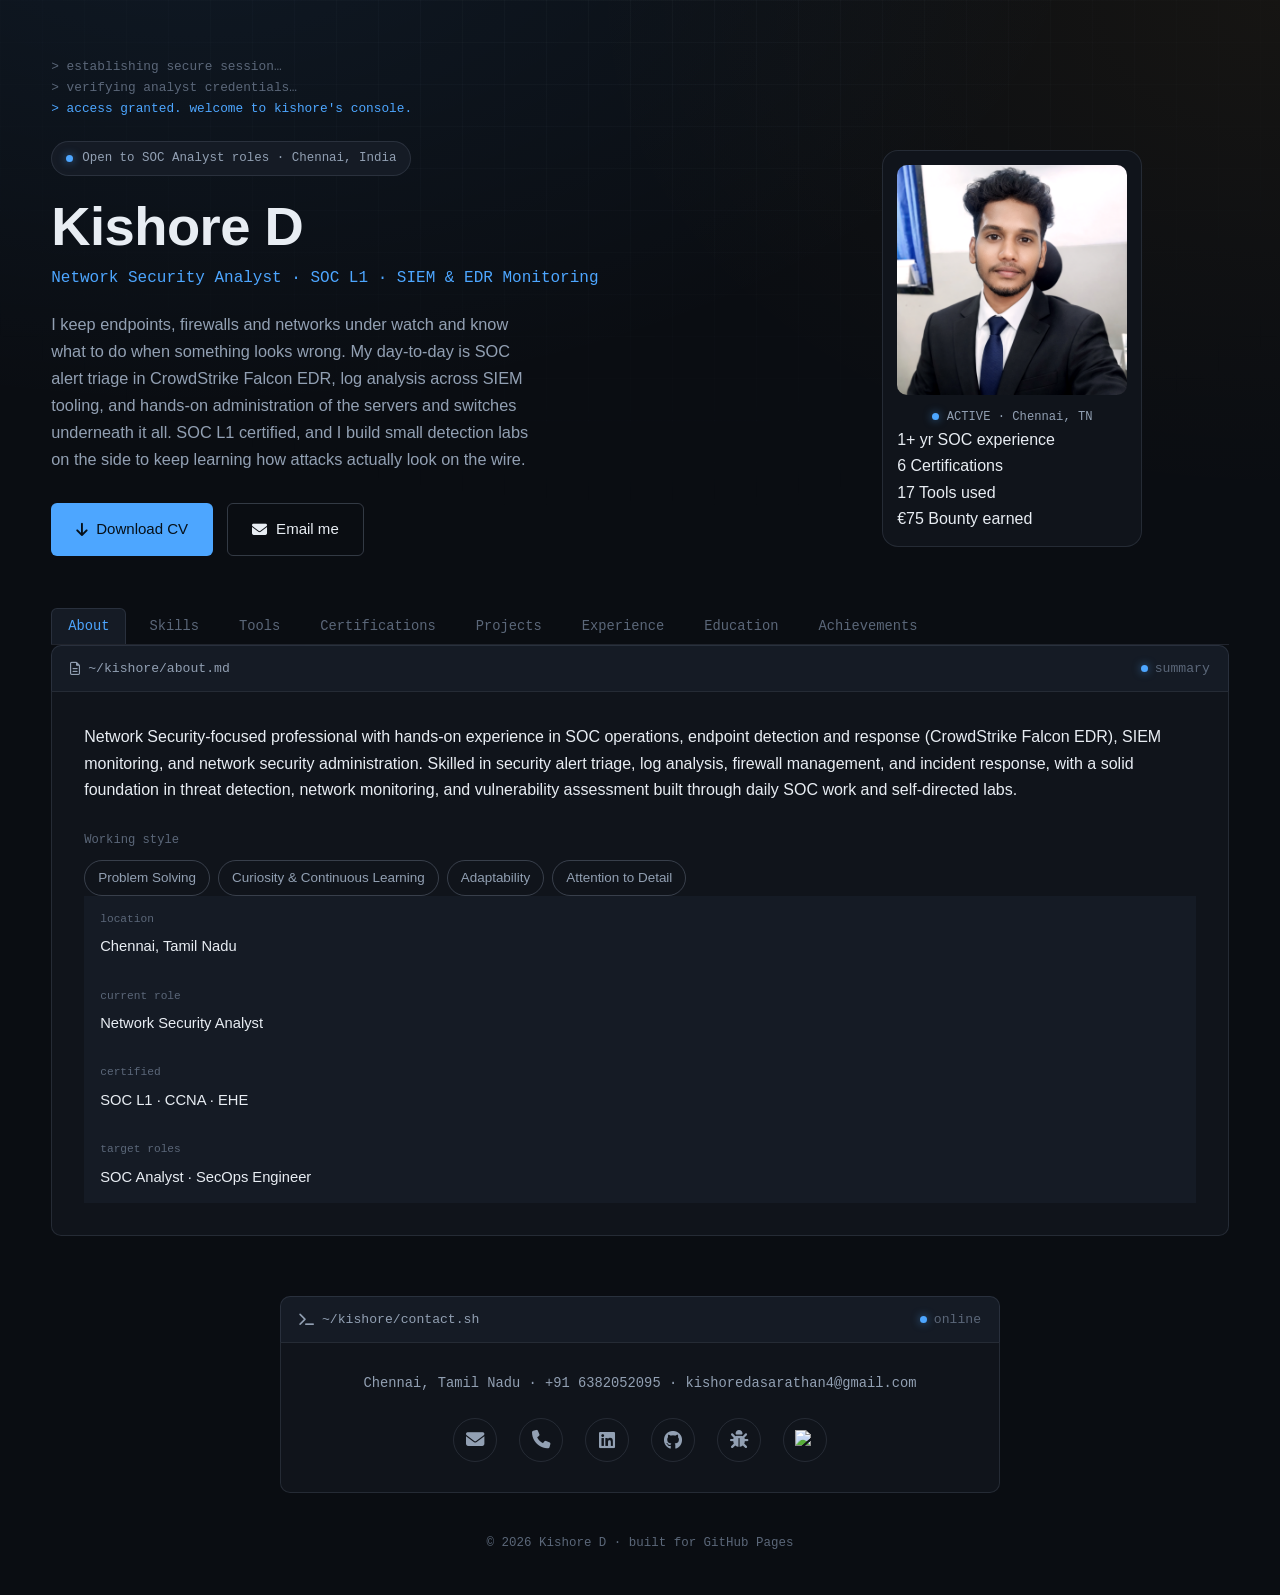
==== commit a5d0c947: "Update index.html" ====
--- a/index.html
+++ b/index.html
@@ -55,21 +55,39 @@
             <div class="id-meta">
               <span class="dot dot-blue pulse"></span> ACTIVE &middot; Chennai, TN
             </div>
+            <div class="id-stats">
+              <div class="id-stat">
+                <span class="id-stat-value">1+ yr</span>
+                <span class="id-stat-label">SOC experience</span>
+              </div>
+              <div class="id-stat">
+                <span class="id-stat-value">6</span>
+                <span class="id-stat-label">Certifications</span>
+              </div>
+              <div class="id-stat">
+                <span class="id-stat-value">17</span>
+                <span class="id-stat-label">Tools used</span>
+              </div>
+              <div class="id-stat">
+                <span class="id-stat-value">&euro;75</span>
+                <span class="id-stat-label">Bounty earned</span>
+              </div>
+            </div>
           </div>
         </div>
       </div>
     </header>
 
     <!-- ============ NAV ============ -->
-    <nav class="tabs" aria-label="Portfolio sections">
-      <button class="tab-btn active" data-tab="about" type="button">About</button>
-      <button class="tab-btn" data-tab="skills" type="button">Skills</button>
-      <button class="tab-btn" data-tab="tools" type="button">Tools</button>
-      <button class="tab-btn" data-tab="certifications" type="button">Certifications</button>
-      <button class="tab-btn" data-tab="projects" type="button">Projects</button>
-      <button class="tab-btn" data-tab="experience" type="button">Experience</button>
-      <button class="tab-btn" data-tab="education" type="button">Education</button>
-      <button class="tab-btn" data-tab="achievements" type="button">Achievements</button>
+    <nav class="tabs" aria-label="Portfolio sections" role="tablist">
+      <button class="tab-btn active" data-tab="about" type="button" role="tab" aria-selected="true">About</button>
+      <button class="tab-btn" data-tab="skills" type="button" role="tab" aria-selected="false">Skills</button>
+      <button class="tab-btn" data-tab="tools" type="button" role="tab" aria-selected="false">Tools</button>
+      <button class="tab-btn" data-tab="certifications" type="button" role="tab" aria-selected="false">Certifications</button>
+      <button class="tab-btn" data-tab="projects" type="button" role="tab" aria-selected="false">Projects</button>
+      <button class="tab-btn" data-tab="experience" type="button" role="tab" aria-selected="false">Experience</button>
+      <button class="tab-btn" data-tab="education" type="button" role="tab" aria-selected="false">Education</button>
+      <button class="tab-btn" data-tab="achievements" type="button" role="tab" aria-selected="false">Achievements</button>
     </nav>
 
     <!-- ============ PANELS ============ -->
@@ -82,39 +100,43 @@
           <span class="meta"><span class="dot dot-blue"></span>summary</span>
         </div>
         <div class="panel-body">
-          <p>
-            Network Security-focused professional with hands-on experience in SOC operations, endpoint detection
-            and response (CrowdStrike Falcon EDR), SIEM monitoring, and network security administration. Skilled
-            in security alert triage, log analysis, firewall management, and incident response, with a solid
-            foundation in threat detection, network monitoring, and vulnerability assessment built through daily
-            SOC work and self-directed labs.
-          </p>
-
-          <div class="fact-strip">
-            <div class="fact">
-              <span class="fact-label">Location</span>
-              <span class="fact-value">Chennai, Tamil Nadu</span>
-            </div>
-            <div class="fact">
-              <span class="fact-label">Current role</span>
-              <span class="fact-value">Network Security Analyst</span>
-            </div>
-            <div class="fact">
-              <span class="fact-label">Certified</span>
-              <span class="fact-value">SOC L1 &middot; CCNA &middot; EHE</span>
-            </div>
-            <div class="fact">
-              <span class="fact-label">Target roles</span>
-              <span class="fact-value">SOC Analyst &middot; SecOps Engineer</span>
-            </div>
-          </div>
-
-          <p class="tag-row-label">Working style</p>
-          <div class="tag-row">
-            <span class="soft-tag">Problem Solving</span>
-            <span class="soft-tag">Curiosity &amp; Continuous Learning</span>
-            <span class="soft-tag">Adaptability</span>
-            <span class="soft-tag">Attention to Detail</span>
+          <div class="about-grid">
+            <div class="about-main">
+              <p>
+                Network Security-focused professional with hands-on experience in SOC operations, endpoint
+                detection and response (CrowdStrike Falcon EDR), SIEM monitoring, and network security
+                administration. Skilled in security alert triage, log analysis, firewall management, and incident
+                response, with a solid foundation in threat detection, network monitoring, and vulnerability
+                assessment built through daily SOC work and self-directed labs.
+              </p>
+
+              <p class="tag-row-label">Working style</p>
+              <div class="tag-row">
+                <span class="soft-tag">Problem Solving</span>
+                <span class="soft-tag">Curiosity &amp; Continuous Learning</span>
+                <span class="soft-tag">Adaptability</span>
+                <span class="soft-tag">Attention to Detail</span>
+              </div>
+            </div>
+
+            <aside class="about-rail">
+              <div class="fact">
+                <span class="fact-label">Location</span>
+                <span class="fact-value">Chennai, Tamil Nadu</span>
+              </div>
+              <div class="fact">
+                <span class="fact-label">Current role</span>
+                <span class="fact-value">Network Security Analyst</span>
+              </div>
+              <div class="fact">
+                <span class="fact-label">Certified</span>
+                <span class="fact-value">SOC L1 &middot; CCNA &middot; EHE</span>
+              </div>
+              <div class="fact">
+                <span class="fact-label">Target roles</span>
+                <span class="fact-value">SOC Analyst &middot; SecOps Engineer</span>
+              </div>
+            </aside>
           </div>
         </div>
       </section>
@@ -126,50 +148,52 @@
           <span class="meta"><span class="dot dot-blue"></span>19 entries</span>
         </div>
         <div class="panel-body">
-
-          <div class="skill-group">
-            <h3><span class="dot dot-blue"></span>SOC &amp; Security Monitoring</h3>
-            <ul class="chip-row">
-              <li class="chip chip-blue">SOC Alert Triage</li>
-              <li class="chip chip-blue">SIEM Monitoring</li>
-              <li class="chip chip-blue">Endpoint Detection &amp; Response (EDR)</li>
-              <li class="chip chip-blue">Incident Response</li>
-              <li class="chip chip-blue">Log Analysis</li>
-              <li class="chip chip-blue">Threat Detection</li>
-              <li class="chip chip-blue">Vulnerability Assessment</li>
-            </ul>
-          </div>
-
-          <div class="skill-group">
-            <h3><span class="dot dot-amber"></span>Network Security</h3>
-            <ul class="chip-row">
-              <li class="chip chip-amber">Firewall Administration</li>
-              <li class="chip chip-amber">IDS / IPS</li>
-              <li class="chip chip-amber">VLAN Configuration</li>
-              <li class="chip chip-amber">Routing &amp; Switching</li>
-              <li class="chip chip-amber">IP Addressing &amp; Subnetting</li>
-              <li class="chip chip-amber">Wireless Network Security</li>
-            </ul>
-          </div>
-
-          <div class="skill-group">
-            <h3><span class="dot dot-purple"></span>Systems &amp; Administration</h3>
-            <ul class="chip-row">
-              <li class="chip chip-purple">Windows Server (AD, DNS, DHCP)</li>
-              <li class="chip chip-purple">Linux Administration</li>
-              <li class="chip chip-purple">VMware ESXi</li>
-              <li class="chip chip-purple">NAS Storage Administration</li>
-            </ul>
-          </div>
-
-          <div class="skill-group">
-            <h3><span class="dot dot-red"></span>Application &amp; Web Security</h3>
-            <ul class="chip-row">
-              <li class="chip chip-red">Web Penetration Testing</li>
-              <li class="chip chip-red">Bug Hunting</li>
-            </ul>
-          </div>
-
+          <div class="skill-grid">
+
+            <div class="skill-group">
+              <h3><span class="dot dot-blue"></span>SOC &amp; Security Monitoring</h3>
+              <ul class="chip-row">
+                <li class="chip chip-blue">SOC Alert Triage</li>
+                <li class="chip chip-blue">SIEM Monitoring</li>
+                <li class="chip chip-blue">Endpoint Detection &amp; Response (EDR)</li>
+                <li class="chip chip-blue">Incident Response</li>
+                <li class="chip chip-blue">Log Analysis</li>
+                <li class="chip chip-blue">Threat Detection</li>
+                <li class="chip chip-blue">Vulnerability Assessment</li>
+              </ul>
+            </div>
+
+            <div class="skill-group">
+              <h3><span class="dot dot-amber"></span>Network Security</h3>
+              <ul class="chip-row">
+                <li class="chip chip-amber">Firewall Administration</li>
+                <li class="chip chip-amber">IDS / IPS</li>
+                <li class="chip chip-amber">VLAN Configuration</li>
+                <li class="chip chip-amber">Routing &amp; Switching</li>
+                <li class="chip chip-amber">IP Addressing &amp; Subnetting</li>
+                <li class="chip chip-amber">Wireless Network Security</li>
+              </ul>
+            </div>
+
+            <div class="skill-group">
+              <h3><span class="dot dot-purple"></span>Systems &amp; Administration</h3>
+              <ul class="chip-row">
+                <li class="chip chip-purple">Windows Server (AD, DNS, DHCP)</li>
+                <li class="chip chip-purple">Linux Administration</li>
+                <li class="chip chip-purple">VMware ESXi</li>
+                <li class="chip chip-purple">NAS Storage Administration</li>
+              </ul>
+            </div>
+
+            <div class="skill-group">
+              <h3><span class="dot dot-red"></span>Application &amp; Web Security</h3>
+              <ul class="chip-row">
+                <li class="chip chip-red">Web Penetration Testing</li>
+                <li class="chip chip-red">Bug Hunting</li>
+              </ul>
+            </div>
+
+          </div>
         </div>
       </section>
 
@@ -180,48 +204,50 @@
           <span class="meta"><span class="dot dot-blue"></span>17 entries</span>
         </div>
         <div class="panel-body">
-
-          <div class="skill-group">
-            <h3><span class="dot dot-blue"></span>SIEM &amp; EDR</h3>
-            <ul class="chip-row">
-              <li class="chip chip-blue">CrowdStrike Falcon EDR</li>
-              <li class="chip chip-blue">Falcon Next-Gen SIEM</li>
-              <li class="chip chip-blue">Wazuh</li>
-              <li class="chip chip-blue">Splunk</li>
-              <li class="chip chip-blue">Microsoft Azure Sentinel</li>
-            </ul>
-          </div>
-
-          <div class="skill-group">
-            <h3><span class="dot dot-amber"></span>Network &amp; Infrastructure</h3>
-            <ul class="chip-row">
-              <li class="chip chip-amber">Zabbix NMS</li>
-              <li class="chip chip-amber">Fortigate</li>
-              <li class="chip chip-amber">Netgear</li>
-              <li class="chip chip-amber">UniFi Controller</li>
-              <li class="chip chip-amber">VMware ESXi</li>
-            </ul>
-          </div>
-
-          <div class="skill-group">
-            <h3><span class="dot dot-red"></span>Offensive &amp; Diagnostic Tools</h3>
-            <ul class="chip-row">
-              <li class="chip chip-red">Wireshark</li>
-              <li class="chip chip-red">Nmap</li>
-              <li class="chip chip-red">Metasploit</li>
-              <li class="chip chip-red">Burp Suite</li>
-              <li class="chip chip-red">Snort</li>
-              <li class="chip chip-red">Virus Total</li>
-            </ul>
-          </div>
-
-          <div class="skill-group">
-            <h3><span class="dot dot-purple"></span>Endpoint Protection</h3>
-            <ul class="chip-row">
-              <li class="chip chip-purple">ESET</li>
-            </ul>
-          </div>
-
+          <div class="skill-grid">
+
+            <div class="skill-group">
+              <h3><span class="dot dot-blue"></span>SIEM &amp; EDR</h3>
+              <ul class="chip-row">
+                <li class="chip chip-blue">CrowdStrike Falcon EDR</li>
+                <li class="chip chip-blue">Falcon Next-Gen SIEM</li>
+                <li class="chip chip-blue">Wazuh</li>
+                <li class="chip chip-blue">Splunk</li>
+                <li class="chip chip-blue">Microsoft Azure Sentinel</li>
+              </ul>
+            </div>
+
+            <div class="skill-group">
+              <h3><span class="dot dot-amber"></span>Network &amp; Infrastructure</h3>
+              <ul class="chip-row">
+                <li class="chip chip-amber">Zabbix NMS</li>
+                <li class="chip chip-amber">Fortigate</li>
+                <li class="chip chip-amber">Netgear</li>
+                <li class="chip chip-amber">UniFi Controller</li>
+                <li class="chip chip-amber">VMware ESXi</li>
+              </ul>
+            </div>
+
+            <div class="skill-group">
+              <h3><span class="dot dot-red"></span>Offensive &amp; Diagnostic Tools</h3>
+              <ul class="chip-row">
+                <li class="chip chip-red">Wireshark</li>
+                <li class="chip chip-red">Nmap</li>
+                <li class="chip chip-red">Metasploit</li>
+                <li class="chip chip-red">Burp Suite</li>
+                <li class="chip chip-red">Snort</li>
+                <li class="chip chip-red">Virus Total</li>
+              </ul>
+            </div>
+
+            <div class="skill-group">
+              <h3><span class="dot dot-purple"></span>Endpoint Protection</h3>
+              <ul class="chip-row">
+                <li class="chip chip-purple">ESET</li>
+              </ul>
+            </div>
+
+          </div>
         </div>
       </section>
 
@@ -351,35 +377,60 @@
           <span class="meta"><span class="dot dot-blue pulse"></span>1 active role</span>
         </div>
         <div class="panel-body">
-          <div class="job">
-            <div class="job-head">
-              <div>
-                <h3>Network Security Analyst</h3>
-                <p class="job-org">Dr. Mehta&rsquo;s Multispeciality Hospitals &middot; Chennai, Tamil Nadu</p>
-              </div>
-              <span class="job-dates">Sep 2024 &ndash; Present</span>
-            </div>
-            <ul class="job-bullets">
-              <li>Monitored and triaged security alerts using CrowdStrike Falcon EDR for endpoint protection and
-                incident response, with operational exposure to Falcon Next-Gen SIEM for security investigation and
-                support.</li>
-              <li>Administered Zabbix NMS with custom dashboards and alerts, enabling proactive monitoring of
-                servers and network devices.</li>
-              <li>Managed firewall operations including policy configuration, rule audits, traffic monitoring, and
-                performance tuning to maintain secure and reliable network operations.</li>
-              <li>Administered UniFi AP Controller, performing health monitoring, troubleshooting, and configuration
-                backups for wireless network infrastructure.</li>
-              <li>Provided LAN and switch support through VLAN setup and port management; managed L2 and L3 (core)
-                switches to ensure stable network performance.</li>
-              <li>Administered Windows servers (DHCP, DNS, Active Directory) and NAS storage systems, managing
-                storage allocation, permissions, and user access.</li>
-              <li>Managed VMware ESXi servers, including provisioning and configuration of virtual machines to
-                support business operations.</li>
-              <li>Tracked and resolved network and security issues using the SHIVAM ticketing tool, ensuring timely
-                incident management and service continuity.</li>
-              <li>Supported ISO 27001 compliance activities related to security policies, access control, and audit
-                readiness.</li>
-            </ul>
+          <div class="exp-grid">
+            <div class="exp-main">
+              <div class="job-head">
+                <div>
+                  <h3>Network Security Analyst</h3>
+                  <p class="job-org">Dr. Mehta&rsquo;s Multispeciality Hospitals &middot; Chennai, Tamil Nadu</p>
+                </div>
+                <span class="job-dates">Sep 2024 &ndash; Present</span>
+              </div>
+              <ul class="job-bullets">
+                <li>Monitored and triaged security alerts using CrowdStrike Falcon EDR for endpoint protection
+                  and incident response, with operational exposure to Falcon Next-Gen SIEM for security
+                  investigation and support.</li>
+                <li>Administered Zabbix NMS with custom dashboards and alerts, enabling proactive monitoring of
+                  servers and network devices.</li>
+                <li>Managed firewall operations including policy configuration, rule audits, traffic monitoring,
+                  and performance tuning to maintain secure and reliable network operations.</li>
+                <li>Administered UniFi AP Controller, performing health monitoring, troubleshooting, and
+                  configuration backups for wireless network infrastructure.</li>
+                <li>Provided LAN and switch support through VLAN setup and port management; managed L2 and L3
+                  (core) switches to ensure stable network performance.</li>
+                <li>Administered Windows servers (DHCP, DNS, Active Directory) and NAS storage systems, managing
+                  storage allocation, permissions, and user access.</li>
+                <li>Managed VMware ESXi servers, including provisioning and configuration of virtual machines to
+                  support business operations.</li>
+                <li>Tracked and resolved network and security issues using the SHIVAM ticketing tool, ensuring
+                  timely incident management and service continuity.</li>
+                <li>Supported ISO 27001 compliance activities related to security policies, access control, and
+                  audit readiness.</li>
+              </ul>
+            </div>
+
+            <aside class="exp-rail">
+              <div class="fact">
+                <span class="fact-label">Employer</span>
+                <span class="fact-value">Dr. Mehta&rsquo;s Multispeciality Hospitals</span>
+              </div>
+              <div class="fact">
+                <span class="fact-label">Location</span>
+                <span class="fact-value">Chennai, Tamil Nadu</span>
+              </div>
+              <div class="fact">
+                <span class="fact-label">Duration</span>
+                <span class="fact-value">Sep 2024 &ndash; Present</span>
+              </div>
+              <div class="fact">
+                <span class="fact-label">Ticketing tool</span>
+                <span class="fact-value">SHIVAM</span>
+              </div>
+              <div class="fact">
+                <span class="fact-label">Compliance</span>
+                <span class="fact-value">ISO 27001 support</span>
+              </div>
+            </aside>
           </div>
         </div>
       </section>
@@ -424,20 +475,37 @@
           <span class="meta"><span class="dot dot-amber"></span>1 disclosure</span>
         </div>
         <div class="panel-body">
-          <div class="disclosure-card">
-            <div class="disclosure-head">
-              <h3><i class="fa-solid fa-bug"></i> Broken Link Hijacking &mdash; Moonpig Group Cards (Pinterest)</h3>
-              <span class="severity severity-medium">Medium</span>
-            </div>
-            <div class="disclosure-grid">
-              <div><span class="fact-label">Target</span><span class="fact-value">Moonpig Group &mdash; web application</span></div>
-              <div><span class="fact-label">Bounty</span><span class="fact-value">&euro;75</span></div>
-              <div><span class="fact-label">Type</span><span class="fact-value">Improper Authorization / Broken Link Hijacking (BLH)</span></div>
-              <div><span class="fact-label">Status</span><span class="fact-value">Resolved</span></div>
-            </div>
-            <p>Identified a broken link hijacking vulnerability in Moonpig Group&rsquo;s Cards platform that could
-              have allowed attackers to hijack external links, potentially leading to account or content misuse.
-              Reported responsibly, enabling the security team to patch the issue promptly.</p>
+          <div class="ach-grid">
+            <div class="disclosure-card">
+              <div class="disclosure-head">
+                <h3><i class="fa-solid fa-bug"></i> Broken Link Hijacking &mdash; Moonpig Group Cards (Pinterest)</h3>
+                <span class="severity severity-medium">Medium</span>
+              </div>
+              <div class="disclosure-grid">
+                <div><span class="fact-label">Target</span><span class="fact-value">Moonpig Group &mdash; web application</span></div>
+                <div><span class="fact-label">Bounty</span><span class="fact-value">&euro;75</span></div>
+                <div><span class="fact-label">Type</span><span class="fact-value">Improper Authorization / BLH</span></div>
+                <div><span class="fact-label">Status</span><span class="fact-value">Resolved</span></div>
+              </div>
+              <p>Identified a broken link hijacking vulnerability in Moonpig Group&rsquo;s Cards platform that
+                could have allowed attackers to hijack external links, potentially leading to account or content
+                misuse. Reported responsibly, enabling the security team to patch the issue promptly.</p>
+            </div>
+
+            <aside class="about-rail">
+              <div class="fact">
+                <span class="fact-label">Platform</span>
+                <span class="fact-value">Intigriti</span>
+              </div>
+              <div class="fact">
+                <span class="fact-label">Researcher handle</span>
+                <span class="fact-value">debugger_88</span>
+              </div>
+              <div class="fact">
+                <span class="fact-label">Disclosure type</span>
+                <span class="fact-value">Responsible disclosure</span>
+              </div>
+            </aside>
           </div>
         </div>
       </section>
@@ -489,11 +557,16 @@
         btn.addEventListener('click', function () {
           var target = btn.getAttribute('data-tab');
 
-          buttons.forEach(function (b) { b.classList.remove('active'); });
+          buttons.forEach(function (b) {
+            b.classList.remove('active');
+            b.setAttribute('aria-selected', 'false');
+          });
           panels.forEach(function (p) { p.classList.remove('active'); });
 
           btn.classList.add('active');
+          btn.setAttribute('aria-selected', 'true');
           document.getElementById(target).classList.add('active');
+          btn.scrollIntoView({ behavior: 'smooth', inline: 'center', block: 'nearest' });
         });
       });
     })();
--- a/style.css
+++ b/style.css
@@ -1,11 +1,33 @@
+/* =========================================================
+   TOKENS
+   ========================================================= */
 :root {
-  --bg-main: #0b1320;
-  --bg-panel: #0f1b2d;
-  --neon: #18f2b2;
-  --text-main: #e6f1ff;
-  --text-muted: #9fb3c8;
-  --border: rgba(24, 242, 178, 0.35);
-  --shadow: 0 8px 30px rgba(24, 242, 178, 0.25);
+  --bg: #0a0d12;
+  --bg-panel: #10141b;
+  --bg-elevated: #151b25;
+  --line: rgba(148, 163, 184, 0.16);
+  --line-strong: rgba(148, 163, 184, 0.3);
+
+  --text: #e8edf3;
+  --text-dim: #92a0b3;
+  --text-faint: #5b6779;
+
+  --blue: #4da6ff;
+  --blue-dim: rgba(77, 166, 255, 0.14);
+  --amber: #f5a623;
+  --amber-dim: rgba(245, 166, 35, 0.14);
+  --purple: #9b8cf6;
+  --purple-dim: rgba(155, 140, 246, 0.14);
+  --red: #ef5b6b;
+  --red-dim: rgba(239, 91, 107, 0.14);
+
+  --radius-sm: 6px;
+  --radius-md: 10px;
+  --radius-lg: 16px;
+
+  --font-display: 'Space Grotesk', 'IBM Plex Sans', sans-serif;
+  --font-body: 'IBM Plex Sans', sans-serif;
+  --font-mono: 'IBM Plex Mono', monospace;
 }
 
 * {
@@ -14,286 +36,769 @@
   box-sizing: border-box;
 }
 
+html {
+  scroll-behavior: smooth;
+}
+
 body {
-  font-family: 'Inter', sans-serif;
-  background: radial-gradient(circle at top, #0f1b2d, #070b13);
-  color: var(--text-main);
-  line-height: 1.6;
+  font-family: var(--font-body);
+  background:
+    radial-gradient(ellipse 900px 500px at 15% -10%, rgba(77, 166, 255, 0.08), transparent),
+    radial-gradient(ellipse 700px 500px at 100% 0%, rgba(245, 166, 35, 0.05), transparent),
+    var(--bg);
+  background-attachment: fixed;
+  color: var(--text);
+  line-height: 1.65;
   min-height: 100vh;
-  margin: 0;
-}
-
-/* ===== CONTAINER - full width on large screens ===== */
-.container {
-  width: 90vw;          /* Use 90% of viewport width */
-  max-width: 1400px;    /* Limit max width to 1400px */
-  margin: 40px auto;
-  padding: 40px;
-  background: linear-gradient(180deg, #0f1b2d, #0b1320);
-  border: 1px solid var(--border);
-  border-radius: 18px;
-  box-sizing: border-box;
-}
-
-/* ===== HEADER ===== */
-.header {
+}
+
+/* faint network-grid texture */
+body::before {
+  content: '';
+  position: fixed;
+  inset: 0;
+  pointer-events: none;
+  z-index: 0;
+  background-image:
+    linear-gradient(rgba(148, 163, 184, 0.045) 1px, transparent 1px),
+    linear-gradient(90deg, rgba(148, 163, 184, 0.045) 1px, transparent 1px);
+  background-size: 42px 42px;
+  mask-image: radial-gradient(ellipse 1200px 700px at 50% 0%, black, transparent 75%);
+}
+
+a {
+  color: inherit;
+}
+
+.page {
+  position: relative;
+  z-index: 1;
+  width: 92vw;
+  max-width: 1180px;
+  margin: 0 auto;
+  padding: 56px 0 40px;
+}
+
+h1, h2, h3 {
+  font-family: var(--font-display);
+  font-weight: 600;
+  letter-spacing: -0.01em;
+}
+
+/* =========================================================
+   SHARED: dots, chips, panel bar
+   ========================================================= */
+.dot {
+  display: inline-block;
+  width: 7px;
+  height: 7px;
+  border-radius: 50%;
+  background: var(--text-faint);
+  flex-shrink: 0;
+}
+.dot-blue { background: var(--blue); box-shadow: 0 0 8px rgba(77, 166, 255, 0.6); }
+.dot-amber { background: var(--amber); box-shadow: 0 0 8px rgba(245, 166, 35, 0.6); }
+.dot-purple { background: var(--purple); box-shadow: 0 0 8px rgba(155, 140, 246, 0.6); }
+.dot-red { background: var(--red); box-shadow: 0 0 8px rgba(239, 91, 107, 0.6); }
+
+.dot.pulse {
+  animation: pulse 2.2s ease-in-out infinite;
+}
+@keyframes pulse {
+  0%, 100% { opacity: 1; }
+  50% { opacity: 0.4; }
+}
+
+.panel-bar {
+  display: flex;
+  align-items: center;
+  justify-content: space-between;
+  gap: 12px;
+  padding: 12px 18px;
+  background: var(--bg-elevated);
+  border: 1px solid var(--line);
+  border-bottom: none;
+  border-radius: var(--radius-md) var(--radius-md) 0 0;
+  font-family: var(--font-mono);
+  font-size: 0.82rem;
+}
+.panel-bar .path {
+  color: var(--text-dim);
+  display: flex;
+  align-items: center;
+  gap: 8px;
+}
+.panel-bar .meta {
+  color: var(--text-faint);
+  display: flex;
+  align-items: center;
+  gap: 7px;
+  white-space: nowrap;
+}
+
+/* =========================================================
+   BOOT LOG (single load-time flourish)
+   ========================================================= */
+.boot-log {
+  font-family: var(--font-mono);
+  font-size: 0.8rem;
+  color: var(--text-faint);
+  margin-bottom: 22px;
+  min-height: 1.4em;
+}
+.boot-log p {
+  opacity: 0;
+  animation: boot-in 0.5s ease forwards;
+}
+.boot-log p:nth-child(1) { animation-delay: 0.05s; }
+.boot-log p:nth-child(2) { animation-delay: 0.55s; }
+.boot-log p:nth-child(3) { animation-delay: 1.05s; color: var(--blue); }
+
+@keyframes boot-in {
+  from { opacity: 0; transform: translateY(3px); }
+  to { opacity: 1; transform: none; }
+}
+
+/* =========================================================
+   HERO
+   ========================================================= */
+.status-pill {
+  display: inline-flex;
+  align-items: center;
+  gap: 9px;
+  font-family: var(--font-mono);
+  font-size: 0.78rem;
+  color: var(--text-dim);
+  background: var(--bg-elevated);
+  border: 1px solid var(--line);
+  padding: 6px 14px;
+  border-radius: 999px;
+  margin-bottom: 22px;
+}
+
+.hero-grid {
   display: grid;
-  grid-template-columns: 1.3fr 1fr;
-  gap: 50px;
-  align-items: center;
-}
-
-.header img {
-  width: 260px;
-  height: 260px;
+  grid-template-columns: 1.35fr 0.85fr;
+  gap: 56px;
+  align-items: center;
+}
+
+h1 {
+  font-size: 3.4rem;
+  color: var(--text);
+  line-height: 1.05;
+}
+
+.role-line {
+  margin-top: 10px;
+  font-family: var(--font-mono);
+  font-size: 1rem;
+  color: var(--blue);
+}
+
+.summary {
+  margin-top: 20px;
+  max-width: 54ch;
+  color: var(--text-dim);
+  font-size: 1.02rem;
+}
+
+.hero-actions {
+  display: flex;
+  gap: 14px;
+  margin-top: 30px;
+  flex-wrap: wrap;
+}
+
+.btn {
+  display: inline-flex;
+  align-items: center;
+  gap: 9px;
+  padding: 13px 24px;
+  border-radius: var(--radius-sm);
+  font-weight: 500;
+  font-size: 0.94rem;
+  text-decoration: none;
+  transition: transform 0.15s ease, box-shadow 0.15s ease, background 0.15s ease;
+  border: 1px solid transparent;
+}
+.btn:focus-visible {
+  outline: 2px solid var(--blue);
+  outline-offset: 2px;
+}
+.btn-primary {
+  background: var(--blue);
+  color: #061019;
+}
+.btn-primary:hover {
+  box-shadow: 0 8px 24px rgba(77, 166, 255, 0.35);
+  transform: translateY(-1px);
+}
+.btn-ghost {
+  border-color: var(--line-strong);
+  color: var(--text);
+  background: transparent;
+}
+.btn-ghost:hover {
+  border-color: var(--blue);
+  color: var(--blue);
+}
+
+.hero-id {
+  display: flex;
+  justify-content: center;
+}
+
+.id-card {
+  background: var(--bg-panel);
+  border: 1px solid var(--line);
+  border-radius: var(--radius-lg);
+  padding: 14px;
+  width: 100%;
+  max-width: 260px;
+}
+
+.id-card img {
+  width: 100%;
+  aspect-ratio: 1 / 1;
+  object-fit: cover;
+  border-radius: var(--radius-md);
+  display: block;
+  filter: saturate(0.92) contrast(1.03);
+}
+
+.id-meta {
+  margin-top: 12px;
+  display: flex;
+  align-items: center;
+  gap: 8px;
+  font-family: var(--font-mono);
+  font-size: 0.76rem;
+  color: var(--text-dim);
+  justify-content: center;
+}
+
+/* =========================================================
+   NAV TABS
+   ========================================================= */
+.tabs {
+  display: flex;
+  flex-wrap: wrap;
+  gap: 6px;
+  margin: 52px 0 0;
+  padding-bottom: 0;
+}
+
+.tab-btn {
+  font-family: var(--font-mono);
+  background: transparent;
+  border: 1px solid transparent;
+  border-bottom: none;
+  color: var(--text-faint);
+  font-size: 0.86rem;
+  padding: 10px 16px;
+  cursor: pointer;
+  border-radius: var(--radius-sm) var(--radius-sm) 0 0;
+  transition: color 0.15s ease, background 0.15s ease;
+}
+
+.tab-btn:hover {
+  color: var(--text-dim);
+}
+
+.tab-btn.active {
+  color: var(--blue);
+  background: var(--bg-elevated);
+  border-color: var(--line);
+}
+
+.tab-btn:focus-visible {
+  outline: 2px solid var(--blue);
+  outline-offset: 2px;
+}
+
+/* =========================================================
+   PANELS
+   ========================================================= */
+.panels {
+  border-top: 1px solid var(--line);
+}
+
+.panel {
+  display: none;
+}
+.panel.active {
+  display: block;
+  animation: panel-in 0.3s ease;
+}
+@keyframes panel-in {
+  from { opacity: 0; transform: translateY(6px); }
+  to { opacity: 1; transform: none; }
+}
+
+.panel-body {
+  background: var(--bg-panel);
+  border: 1px solid var(--line);
+  border-radius: 0 0 var(--radius-md) var(--radius-md);
+  padding: 32px;
+}
+
+.panel-body > p {
+  color: var(--text-dim);
+  max-width: 68ch;
+}
+
+.panel h2 {
+  color: var(--text);
+  font-size: 1.5rem;
+  margin-bottom: 18px;
+}
+
+/* fact strip */
+.fact-strip {
+  display: grid;
+  grid-template-columns: repeat(4, 1fr);
+  gap: 1px;
+  background: var(--line);
+  border: 1px solid var(--line);
+  border-radius: var(--radius-sm);
+  margin-top: 26px;
+  overflow: hidden;
+}
+.fact {
+  background: var(--bg-elevated);
+  padding: 14px 16px;
+  display: flex;
+  flex-direction: column;
+  gap: 6px;
+}
+.fact-label {
+  font-family: var(--font-mono);
+  font-size: 0.7rem;
+  text-transform: lowercase;
+  color: var(--text-faint);
+}
+.fact-value {
+  font-size: 0.92rem;
+  color: var(--text);
+  font-weight: 500;
+}
+
+.tag-row-label {
+  margin-top: 26px;
+  font-family: var(--font-mono);
+  font-size: 0.76rem;
+  color: var(--text-faint);
+  margin-bottom: 10px;
+}
+
+.tag-row {
+  display: flex;
+  flex-wrap: wrap;
+  gap: 8px;
+}
+.soft-tag {
+  font-size: 0.84rem;
+  color: var(--text-dim);
+  border: 1px solid var(--line-strong);
+  padding: 6px 13px;
+  border-radius: 999px;
+}
+
+/* skill / tool groups */
+.skill-group {
+  margin-bottom: 26px;
+}
+.skill-group:last-child {
+  margin-bottom: 0;
+}
+.skill-group h3 {
+  font-size: 0.92rem;
+  font-family: var(--font-mono);
+  font-weight: 500;
+  color: var(--text);
+  display: flex;
+  align-items: center;
+  gap: 10px;
+  margin-bottom: 14px;
+}
+
+.chip-row {
+  display: flex;
+  flex-wrap: wrap;
+  gap: 9px;
+  list-style: none;
+}
+.chip {
+  font-family: var(--font-mono);
+  font-size: 0.82rem;
+  padding: 7px 13px;
+  border-radius: var(--radius-sm);
+  border: 1px solid var(--line);
+  color: var(--text-dim);
+  background: var(--bg-elevated);
+}
+.chip-blue { border-color: rgba(77, 166, 255, 0.3); color: #bcdcff; background: var(--blue-dim); }
+.chip-amber { border-color: rgba(245, 166, 35, 0.3); color: #ffd699; background: var(--amber-dim); }
+.chip-purple { border-color: rgba(155, 140, 246, 0.3); color: #d6cfff; background: var(--purple-dim); }
+.chip-red { border-color: rgba(239, 91, 107, 0.3); color: #ffc0c7; background: var(--red-dim); }
+
+/* certifications */
+.cert-list {
+  list-style: none;
+  display: flex;
+  flex-direction: column;
+  gap: 1px;
+  background: var(--line);
+  border: 1px solid var(--line);
+  border-radius: var(--radius-sm);
+  overflow: hidden;
+}
+.cert-row {
+  background: var(--bg-elevated);
+  padding: 15px 18px;
+  display: flex;
+  align-items: center;
+  gap: 14px;
+}
+.cert-icon {
+  color: var(--blue);
+  font-size: 1rem;
+  flex-shrink: 0;
+}
+.cert-text {
+  display: flex;
+  flex-direction: column;
+  gap: 3px;
+  flex: 1;
+}
+.cert-name {
+  font-weight: 500;
+  color: var(--text);
+  font-size: 0.96rem;
+}
+.cert-issuer {
+  font-family: var(--font-mono);
+  font-size: 0.78rem;
+  color: var(--text-faint);
+}
+.cert-status {
+  font-family: var(--font-mono);
+  font-size: 0.72rem;
+  color: var(--blue);
+  border: 1px solid rgba(77, 166, 255, 0.3);
+  background: var(--blue-dim);
+  padding: 4px 10px;
+  border-radius: 999px;
+  white-space: nowrap;
+}
+
+/* project cards */
+.card-grid {
+  display: grid;
+  grid-template-columns: repeat(2, 1fr);
+  gap: 18px;
+}
+.card {
+  background: var(--bg-elevated);
+  border: 1px solid var(--line);
+  border-radius: var(--radius-md);
+  padding: 22px;
+}
+.card-tag {
+  display: inline-block;
+  font-family: var(--font-mono);
+  font-size: 0.7rem;
+  padding: 3px 10px;
+  border-radius: 999px;
+  margin-bottom: 12px;
+}
+.tag-blue { background: var(--blue-dim); color: #bcdcff; }
+.tag-amber { background: var(--amber-dim); color: #ffd699; }
+.tag-purple { background: var(--purple-dim); color: #d6cfff; }
+.tag-red { background: var(--red-dim); color: #ffc0c7; }
+
+.card h3 {
+  font-size: 1.02rem;
+  color: var(--text);
+  margin-bottom: 10px;
+  line-height: 1.35;
+}
+.card p {
+  font-size: 0.9rem;
+  color: var(--text-dim);
+}
+
+/* experience */
+.job-head {
+  display: flex;
+  justify-content: space-between;
+  align-items: baseline;
+  flex-wrap: wrap;
+  gap: 10px;
+  margin-bottom: 20px;
+  padding-bottom: 18px;
+  border-bottom: 1px solid var(--line);
+}
+.job-head h3 {
+  font-size: 1.2rem;
+  color: var(--text);
+}
+.job-org {
+  margin-top: 4px;
+  color: var(--text-dim);
+  font-size: 0.92rem;
+}
+.job-dates {
+  font-family: var(--font-mono);
+  font-size: 0.8rem;
+  color: var(--blue);
+  white-space: nowrap;
+}
+.job-bullets {
+  list-style: none;
+  display: flex;
+  flex-direction: column;
+  gap: 13px;
+}
+.job-bullets li {
+  position: relative;
+  padding-left: 20px;
+  color: var(--text-dim);
+  font-size: 0.94rem;
+}
+.job-bullets li::before {
+  content: '';
+  position: absolute;
+  left: 0;
+  top: 0.55em;
+  width: 6px;
+  height: 6px;
   border-radius: 50%;
-  border: 3px solid var(--neon);
-  box-shadow: var(--shadow);
-  justify-self: end;
-  transition: transform 0.3s ease;
-  max-width: 100%;       /* Ensure it doesn't overflow */
-  height: auto;
-}
-
-.header img:hover {
-  transform: scale(1.05);
-}
-
-h1 {
-  font-size: 3rem;
-  color: var(--neon);
-  word-break: break-word;
-}
-
-.header p {
-  margin-top: 12px;
-  color: var(--text-muted);
-  max-width: 600px;
-  word-break: break-word;
-}
-
-.resume-button {
-  display: inline-block;
-  margin-top: 25px;
-  padding: 14px 34px;
-  border: 1px solid var(--neon);
-  color: var(--neon);
+  background: var(--blue);
+}
+
+/* education */
+.edu-list {
+  list-style: none;
+  display: flex;
+  flex-direction: column;
+  gap: 1px;
+  background: var(--line);
+  border: 1px solid var(--line);
+  border-radius: var(--radius-sm);
+  overflow: hidden;
+}
+.edu-row {
+  background: var(--bg-elevated);
+  padding: 16px 18px;
+  display: flex;
+  justify-content: space-between;
+  align-items: center;
+  gap: 14px;
+  flex-wrap: wrap;
+}
+.edu-text {
+  display: flex;
+  flex-direction: column;
+  gap: 4px;
+}
+.edu-degree {
+  color: var(--text);
+  font-weight: 500;
+  font-size: 0.96rem;
+}
+.edu-school {
+  font-size: 0.85rem;
+  color: var(--text-faint);
+}
+.edu-dates {
+  font-family: var(--font-mono);
+  font-size: 0.8rem;
+  color: var(--text-dim);
+  white-space: nowrap;
+}
+
+/* achievements / disclosure card */
+.disclosure-card {
+  background: var(--bg-elevated);
+  border: 1px solid var(--line);
+  border-radius: var(--radius-md);
+  padding: 24px;
+}
+.disclosure-head {
+  display: flex;
+  justify-content: space-between;
+  align-items: flex-start;
+  gap: 16px;
+  margin-bottom: 18px;
+}
+.disclosure-head h3 {
+  font-size: 1.05rem;
+  color: var(--text);
+  display: flex;
+  align-items: center;
+  gap: 10px;
+  line-height: 1.4;
+}
+.disclosure-head h3 i {
+  color: var(--amber);
+}
+.severity {
+  font-family: var(--font-mono);
+  font-size: 0.72rem;
+  padding: 5px 12px;
+  border-radius: 999px;
+  white-space: nowrap;
+}
+.severity-medium {
+  background: var(--amber-dim);
+  color: var(--amber);
+  border: 1px solid rgba(245, 166, 35, 0.35);
+}
+.disclosure-grid {
+  display: grid;
+  grid-template-columns: repeat(2, 1fr);
+  gap: 16px;
+  margin-bottom: 18px;
+  padding-bottom: 18px;
+  border-bottom: 1px solid var(--line);
+}
+.disclosure-grid div {
+  display: flex;
+  flex-direction: column;
+  gap: 5px;
+}
+.disclosure-card > p {
+  color: var(--text-dim);
+  font-size: 0.94rem;
+}
+
+/* =========================================================
+   CONTACT
+   ========================================================= */
+.contact-box {
+  max-width: 720px;
+  margin: 60px auto 0;
+}
+.contact-body {
+  background: var(--bg-panel);
+  border: 1px solid var(--line);
+  border-radius: 0 0 var(--radius-md) var(--radius-md);
+  padding: 30px;
+  text-align: center;
+}
+.contact-line {
+  font-family: var(--font-mono);
+  font-size: 0.86rem;
+  color: var(--text-dim);
+  margin-bottom: 22px;
+}
+
+.social-icons {
+  display: flex;
+  gap: 22px;
+  justify-content: center;
+  align-items: center;
+  flex-wrap: wrap;
+}
+.social-icons a {
+  display: flex;
+  align-items: center;
+  justify-content: center;
+  width: 44px;
+  height: 44px;
+  border-radius: 50%;
+  border: 1px solid var(--line);
+  font-size: 1.15rem;
+  color: var(--text-dim);
   text-decoration: none;
-  border-radius: 8px;
-  font-weight: 600;
-  transition: all 0.3s ease;
-}
-
-.resume-button:hover {
-  background: var(--neon);
-  color: #03130d;
-  box-shadow: 0 8px 20px rgba(24, 242, 178, 0.4);
-}
-
-/* ===== NAV TABS ===== */
-.nav {
-  display: flex;
-  justify-content: center;
-  gap: 26px;
-  margin: 40px 0;
-  border-bottom: 1px solid var(--border);
-  padding-bottom: 14px;
-  flex-wrap: wrap; /* allow wrapping on narrow screens */
-}
-
-.nav button {
-  background: none;
-  border: none;
-  color: var(--text-muted);
-  font-size: 1rem;
-  font-weight: 500;
-  cursor: pointer;
-  padding-bottom: 10px;
-  transition: color 0.3s ease, border-bottom 0.3s ease;
-  white-space: nowrap;
-}
-
-.nav button.active {
-  color: var(--neon);
-  border-bottom: 3px solid var(--neon);
-}
-
-/* ===== TAB CONTENT ===== */
-.tab {
-  display: none;
-  animation: fade 0.4s ease;
-}
-
-.tab.active {
-  display: block;
-}
-
-@keyframes fade {
-  from {
-    opacity: 0;
-    transform: translateY(10px);
-  }
-  to {
-    opacity: 1;
-    transform: none;
-  }
-}
-
-h2 {
-  color: var(--neon);
-  margin-bottom: 20px;
-}
-
-ul {
-  list-style: none;
-  padding-left: 0;
-}
-
-ul li {
-  margin-bottom: 12px;
-  color: var(--text-muted);
-}
-
-.card {
-  background: var(--bg-panel);
-  border: 1px solid var(--border);
-  padding: 25px;
-  border-radius: 14px;
-  margin-bottom: 20px;
-  transition: transform 0.3s ease, box-shadow 0.3s ease;
-}
-
-.card:hover {
-  transform: translateY(-4px);
-  box-shadow: var(--shadow);
-}
-
-/* ===== SOCIAL ICONS ===== */
-.social-icons {
-  display: flex;
-  gap: 20px;
-  justify-content: center;
-  align-items: center;
-  margin-top: 20px;
-}
-
-.social-icons a {
-  display: flex;
-  align-items: center;
-  justify-content: center;
-  font-size: 1.6rem; /* for font icons */
-  color: var(--neon);
-  text-decoration: none;
-  transition: transform 0.3s ease, opacity 0.3s ease;
-  padding: 0;
-}
-
+  transition: transform 0.15s ease, color 0.15s ease, border-color 0.15s ease;
+}
+.social-icons a:hover {
+  transform: translateY(-3px);
+  color: var(--blue);
+  border-color: var(--blue);
+}
 .social-icons a img.thm-logo {
-  width: 24px !important;
-  height: 24px !important;
-  max-width: 24px !important;
-  max-height: 24px !important;
+  width: 20px;
+  height: 20px;
   object-fit: contain;
-  display: inline-block;
-  vertical-align: middle;
-  margin: 0 !important;
-  padding: 0 !important;
-}
-
-.social-icons a:hover {
-  transform: scale(1.2);
-  opacity: 0.85;
-}
-
-/* ===== CONTACT BOX ===== */
-.contact-box {
-  width: 90vw;
-  max-width: 600px;
-  margin: 40px auto 80px; /* separate from main container */
-  background: var(--bg-panel);
-  border: 1px solid var(--border);
-  border-radius: 16px;
-  padding: 30px 25px;
-  box-shadow: var(--shadow);
+}
+
+/* =========================================================
+   FOOTER
+   ========================================================= */
+.site-footer {
   text-align: center;
-}
-
-.contact-box h2 {
-  color: var(--neon);
-  margin-bottom: 20px;
-}
-
-.contact-box .social-icons {
-  justify-content: center;
-  gap: 20px;
-  margin-top: 20px;
-}
-
-/* ===== FOOTER CONTACT (ALWAYS VISIBLE) ===== */
-footer {
-  text-align: center;
-  margin-top: 50px;
-  padding-top: 30px;
-  border-top: 1px solid var(--border);
-  color: var(--text-muted);
-}
-
-/* ===== MOBILE & TABLET ===== */
-@media (max-width: 1024px) {
-  .container {
-    width: 95vw;
-    padding: 30px 20px;
-  }
-  .header {
+  margin-top: 40px;
+  font-family: var(--font-mono);
+  font-size: 0.78rem;
+  color: var(--text-faint);
+}
+
+/* =========================================================
+   RESPONSIVE
+   ========================================================= */
+@media (max-width: 900px) {
+  .hero-grid {
     grid-template-columns: 1fr;
-    text-align: center;
-  }
-  .header img {
-    justify-self: center;
-    width: 200px;
-    height: 200px;
+  }
+  .hero-id {
+    order: -1;
+  }
+  .id-card {
+    max-width: 180px;
+    margin: 0 auto;
   }
   h1 {
-    font-size: 2.5rem;
-  }
-  .header p {
-    max-width: 100%;
-  }
-  .nav {
-    gap: 16px;
-  }
-}
-
-@media (max-width: 600px) {
-  .container {
-    padding: 20px 15px;
-    margin: 20px auto;
-  }
-  .header img {
-    width: 140px;
-    height: 140px;
+    font-size: 2.6rem;
+  }
+  .fact-strip {
+    grid-template-columns: repeat(2, 1fr);
+  }
+  .card-grid {
+    grid-template-columns: 1fr;
+  }
+  .disclosure-grid {
+    grid-template-columns: 1fr;
+  }
+}
+
+@media (max-width: 560px) {
+  .page {
+    width: 94vw;
+    padding: 36px 0 30px;
   }
   h1 {
-    font-size: 2rem;
-  }
-  .resume-button {
-    padding: 12px 24px;
-    font-size: 0.9rem;
-  }
-  .nav button {
-    font-size: 0.9rem;
-    padding-bottom: 6px;
-  }
-  .social-icons {
-    gap: 14px;
-  }
-  .social-icons a {
-    font-size: 1.3rem;
-  }
-  .social-icons a img.thm-logo {
-    width: 20px !important;
-    height: 20px !important;
-  }
-}
-
-
+    font-size: 2.1rem;
+  }
+  .panel-body {
+    padding: 22px 18px;
+  }
+  .job-head {
+    flex-direction: column;
+    align-items: flex-start;
+  }
+  .edu-row {
+    flex-direction: column;
+    align-items: flex-start;
+  }
+}
+
+/* =========================================================
+   ACCESSIBILITY
+   ========================================================= */
+@media (prefers-reduced-motion: reduce) {
+  *, *::before, *::after {
+    animation-duration: 0.001ms !important;
+    animation-iteration-count: 1 !important;
+    transition-duration: 0.001ms !important;
+    scroll-behavior: auto !important;
+  }
+}
+
+:focus-visible {
+  outline: 2px solid var(--blue);
+  outline-offset: 2px;
+}
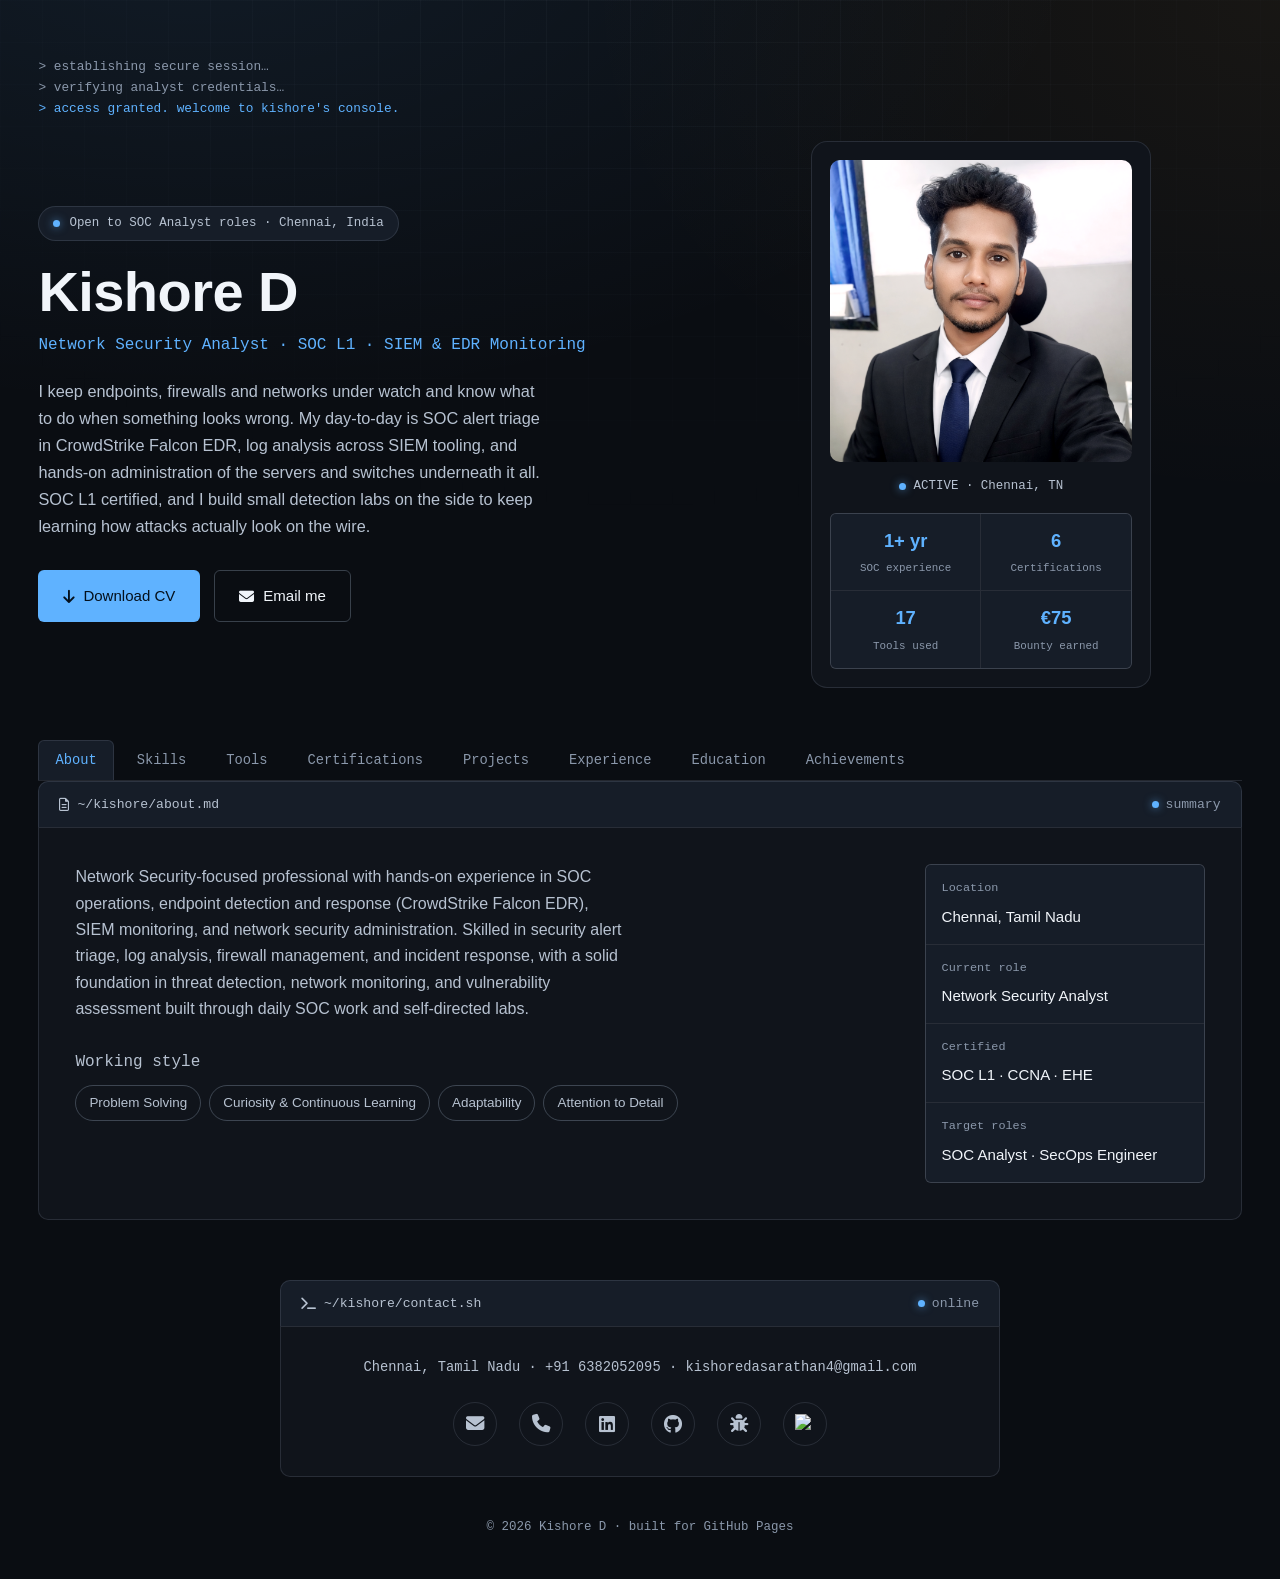
==== commit 70d49549: "Update index.html" ====
--- a/index.html
+++ b/index.html
@@ -240,12 +240,7 @@
               </ul>
             </div>
 
-            <div class="skill-group">
-              <h3><span class="dot dot-purple"></span>Endpoint Protection</h3>
-              <ul class="chip-row">
-                <li class="chip chip-purple">ESET</li>
-              </ul>
-            </div>
+
 
           </div>
         </div>
--- a/style.css
+++ b/style.css
@@ -4,22 +4,22 @@
 :root {
   --bg: #0a0d12;
   --bg-panel: #10141b;
-  --bg-elevated: #151b25;
-  --line: rgba(148, 163, 184, 0.16);
-  --line-strong: rgba(148, 163, 184, 0.3);
-
-  --text: #e8edf3;
-  --text-dim: #92a0b3;
-  --text-faint: #5b6779;
-
-  --blue: #4da6ff;
-  --blue-dim: rgba(77, 166, 255, 0.14);
-  --amber: #f5a623;
-  --amber-dim: rgba(245, 166, 35, 0.14);
-  --purple: #9b8cf6;
-  --purple-dim: rgba(155, 140, 246, 0.14);
-  --red: #ef5b6b;
-  --red-dim: rgba(239, 91, 107, 0.14);
+  --bg-elevated: #161d28;
+  --line: rgba(148, 163, 184, 0.18);
+  --line-strong: rgba(148, 163, 184, 0.34);
+
+  --text: #f1f5fa;
+  --text-dim: #b7c2d1;
+  --text-faint: #8b98ab;
+
+  --blue: #5fb2ff;
+  --blue-dim: rgba(95, 178, 255, 0.16);
+  --amber: #f7ac35;
+  --amber-dim: rgba(247, 172, 53, 0.16);
+  --purple: #ab9cf9;
+  --purple-dim: rgba(171, 156, 249, 0.16);
+  --red: #f56e7d;
+  --red-dim: rgba(245, 110, 125, 0.16);
 
   --radius-sm: 6px;
   --radius-md: 10px;
@@ -43,8 +43,8 @@
 body {
   font-family: var(--font-body);
   background:
-    radial-gradient(ellipse 900px 500px at 15% -10%, rgba(77, 166, 255, 0.08), transparent),
-    radial-gradient(ellipse 700px 500px at 100% 0%, rgba(245, 166, 35, 0.05), transparent),
+    radial-gradient(ellipse 900px 500px at 15% -10%, rgba(95, 178, 255, 0.09), transparent),
+    radial-gradient(ellipse 700px 500px at 100% 0%, rgba(247, 172, 53, 0.06), transparent),
     var(--bg);
   background-attachment: fixed;
   color: var(--text);
@@ -60,8 +60,8 @@
   pointer-events: none;
   z-index: 0;
   background-image:
-    linear-gradient(rgba(148, 163, 184, 0.045) 1px, transparent 1px),
-    linear-gradient(90deg, rgba(148, 163, 184, 0.045) 1px, transparent 1px);
+    linear-gradient(rgba(148, 163, 184, 0.05) 1px, transparent 1px),
+    linear-gradient(90deg, rgba(148, 163, 184, 0.05) 1px, transparent 1px);
   background-size: 42px 42px;
   mask-image: radial-gradient(ellipse 1200px 700px at 50% 0%, black, transparent 75%);
 }
@@ -73,10 +73,10 @@
 .page {
   position: relative;
   z-index: 1;
-  width: 92vw;
-  max-width: 1180px;
+  width: 94vw;
+  max-width: 1320px;
   margin: 0 auto;
-  padding: 56px 0 40px;
+  padding: clamp(28px, 5vw, 56px) 0 40px;
 }
 
 h1, h2, h3 {
@@ -86,7 +86,7 @@
 }
 
 /* =========================================================
-   SHARED: dots, chips, panel bar
+   SHARED: dots, chips, panel bar, fact cells
    ========================================================= */
 .dot {
   display: inline-block;
@@ -96,17 +96,17 @@
   background: var(--text-faint);
   flex-shrink: 0;
 }
-.dot-blue { background: var(--blue); box-shadow: 0 0 8px rgba(77, 166, 255, 0.6); }
-.dot-amber { background: var(--amber); box-shadow: 0 0 8px rgba(245, 166, 35, 0.6); }
-.dot-purple { background: var(--purple); box-shadow: 0 0 8px rgba(155, 140, 246, 0.6); }
-.dot-red { background: var(--red); box-shadow: 0 0 8px rgba(239, 91, 107, 0.6); }
+.dot-blue { background: var(--blue); box-shadow: 0 0 8px rgba(95, 178, 255, 0.65); }
+.dot-amber { background: var(--amber); box-shadow: 0 0 8px rgba(247, 172, 53, 0.65); }
+.dot-purple { background: var(--purple); box-shadow: 0 0 8px rgba(171, 156, 249, 0.65); }
+.dot-red { background: var(--red); box-shadow: 0 0 8px rgba(245, 110, 125, 0.65); }
 
 .dot.pulse {
   animation: pulse 2.2s ease-in-out infinite;
 }
 @keyframes pulse {
   0%, 100% { opacity: 1; }
-  50% { opacity: 0.4; }
+  50% { opacity: 0.45; }
 }
 
 .panel-bar {
@@ -114,7 +114,7 @@
   align-items: center;
   justify-content: space-between;
   gap: 12px;
-  padding: 12px 18px;
+  padding: 12px 20px;
   background: var(--bg-elevated);
   border: 1px solid var(--line);
   border-bottom: none;
@@ -134,6 +134,22 @@
   align-items: center;
   gap: 7px;
   white-space: nowrap;
+}
+
+.fact {
+  display: flex;
+  flex-direction: column;
+  gap: 6px;
+}
+.fact-label {
+  font-family: var(--font-mono);
+  font-size: 0.74rem;
+  color: var(--text-faint);
+}
+.fact-value {
+  font-size: 0.94rem;
+  color: var(--text);
+  font-weight: 500;
 }
 
 /* =========================================================
@@ -178,13 +194,13 @@
 
 .hero-grid {
   display: grid;
-  grid-template-columns: 1.35fr 0.85fr;
+  grid-template-columns: 1.2fr 1fr;
   gap: 56px;
   align-items: center;
 }
 
 h1 {
-  font-size: 3.4rem;
+  font-size: clamp(2.3rem, 4.6vw, 3.5rem);
   color: var(--text);
   line-height: 1.05;
 }
@@ -198,7 +214,7 @@
 
 .summary {
   margin-top: 20px;
-  max-width: 54ch;
+  max-width: 56ch;
   color: var(--text-dim);
   font-size: 1.02rem;
 }
@@ -228,10 +244,10 @@
 }
 .btn-primary {
   background: var(--blue);
-  color: #061019;
+  color: #04101c;
 }
 .btn-primary:hover {
-  box-shadow: 0 8px 24px rgba(77, 166, 255, 0.35);
+  box-shadow: 0 8px 24px rgba(95, 178, 255, 0.35);
   transform: translateY(-1px);
 }
 .btn-ghost {
@@ -253,9 +269,9 @@
   background: var(--bg-panel);
   border: 1px solid var(--line);
   border-radius: var(--radius-lg);
-  padding: 14px;
+  padding: 18px;
   width: 100%;
-  max-width: 260px;
+  max-width: 340px;
 }
 
 .id-card img {
@@ -268,25 +284,59 @@
 }
 
 .id-meta {
-  margin-top: 12px;
+  margin-top: 14px;
   display: flex;
   align-items: center;
   gap: 8px;
   font-family: var(--font-mono);
-  font-size: 0.76rem;
+  font-size: 0.78rem;
   color: var(--text-dim);
   justify-content: center;
 }
 
+.id-stats {
+  margin-top: 16px;
+  display: grid;
+  grid-template-columns: repeat(2, 1fr);
+  gap: 1px;
+  background: var(--line);
+  border: 1px solid var(--line);
+  border-radius: var(--radius-sm);
+  overflow: hidden;
+}
+.id-stat {
+  background: var(--bg-elevated);
+  padding: 12px 10px;
+  text-align: center;
+  display: flex;
+  flex-direction: column;
+  gap: 4px;
+}
+.id-stat-value {
+  font-family: var(--font-display);
+  font-size: 1.15rem;
+  font-weight: 600;
+  color: var(--blue);
+}
+.id-stat-label {
+  font-family: var(--font-mono);
+  font-size: 0.68rem;
+  color: var(--text-faint);
+}
+
 /* =========================================================
    NAV TABS
    ========================================================= */
 .tabs {
   display: flex;
-  flex-wrap: wrap;
   gap: 6px;
-  margin: 52px 0 0;
-  padding-bottom: 0;
+  margin: clamp(32px, 5vw, 52px) 0 0;
+  overflow-x: auto;
+  scrollbar-width: none;
+  -webkit-overflow-scrolling: touch;
+}
+.tabs::-webkit-scrollbar {
+  display: none;
 }
 
 .tab-btn {
@@ -296,10 +346,12 @@
   border-bottom: none;
   color: var(--text-faint);
   font-size: 0.86rem;
-  padding: 10px 16px;
+  padding: 12px 16px;
   cursor: pointer;
   border-radius: var(--radius-sm) var(--radius-sm) 0 0;
   transition: color 0.15s ease, background 0.15s ease;
+  white-space: nowrap;
+  flex-shrink: 0;
 }
 
 .tab-btn:hover {
@@ -340,7 +392,7 @@
   background: var(--bg-panel);
   border: 1px solid var(--line);
   border-radius: 0 0 var(--radius-md) var(--radius-md);
-  padding: 32px;
+  padding: clamp(22px, 3vw, 36px);
 }
 
 .panel-body > p {
@@ -348,46 +400,36 @@
   max-width: 68ch;
 }
 
-.panel h2 {
-  color: var(--text);
-  font-size: 1.5rem;
-  margin-bottom: 18px;
-}
-
-/* fact strip */
-.fact-strip {
+/* ---- About: two-column layout ---- */
+.about-grid {
   display: grid;
-  grid-template-columns: repeat(4, 1fr);
+  grid-template-columns: minmax(0, 1fr) 280px;
+  gap: 40px;
+}
+.about-main p {
+  color: var(--text-dim);
+  max-width: 62ch;
+  font-size: 1rem;
+}
+.about-rail {
+  display: flex;
+  flex-direction: column;
   gap: 1px;
   background: var(--line);
   border: 1px solid var(--line);
   border-radius: var(--radius-sm);
-  margin-top: 26px;
   overflow: hidden;
-}
-.fact {
+  align-self: start;
+}
+.about-rail .fact {
   background: var(--bg-elevated);
   padding: 14px 16px;
-  display: flex;
-  flex-direction: column;
-  gap: 6px;
-}
-.fact-label {
-  font-family: var(--font-mono);
-  font-size: 0.7rem;
-  text-transform: lowercase;
-  color: var(--text-faint);
-}
-.fact-value {
-  font-size: 0.92rem;
-  color: var(--text);
-  font-weight: 500;
 }
 
 .tag-row-label {
   margin-top: 26px;
   font-family: var(--font-mono);
-  font-size: 0.76rem;
+  font-size: 0.78rem;
   color: var(--text-faint);
   margin-bottom: 10px;
 }
@@ -405,12 +447,11 @@
   border-radius: 999px;
 }
 
-/* skill / tool groups */
-.skill-group {
-  margin-bottom: 26px;
-}
-.skill-group:last-child {
-  margin-bottom: 0;
+/* ---- Skills / Tools: responsive grid of groups ---- */
+.skill-grid {
+  display: grid;
+  grid-template-columns: repeat(2, 1fr);
+  gap: 34px 40px;
 }
 .skill-group h3 {
   font-size: 0.92rem;
@@ -438,16 +479,16 @@
   color: var(--text-dim);
   background: var(--bg-elevated);
 }
-.chip-blue { border-color: rgba(77, 166, 255, 0.3); color: #bcdcff; background: var(--blue-dim); }
-.chip-amber { border-color: rgba(245, 166, 35, 0.3); color: #ffd699; background: var(--amber-dim); }
-.chip-purple { border-color: rgba(155, 140, 246, 0.3); color: #d6cfff; background: var(--purple-dim); }
-.chip-red { border-color: rgba(239, 91, 107, 0.3); color: #ffc0c7; background: var(--red-dim); }
-
-/* certifications */
-.cert-list {
+.chip-blue { border-color: rgba(95, 178, 255, 0.35); color: #cfe6ff; background: var(--blue-dim); }
+.chip-amber { border-color: rgba(247, 172, 53, 0.35); color: #ffdfab; background: var(--amber-dim); }
+.chip-purple { border-color: rgba(171, 156, 249, 0.35); color: #e2dcff; background: var(--purple-dim); }
+.chip-red { border-color: rgba(245, 110, 125, 0.35); color: #ffcdd4; background: var(--red-dim); }
+
+/* ---- Certifications & Education: 2-col list on desktop ---- */
+.cert-list, .edu-list {
   list-style: none;
-  display: flex;
-  flex-direction: column;
+  display: grid;
+  grid-template-columns: repeat(2, 1fr);
   gap: 1px;
   background: var(--line);
   border: 1px solid var(--line);
@@ -456,7 +497,7 @@
 }
 .cert-row {
   background: var(--bg-elevated);
-  padding: 15px 18px;
+  padding: 16px 18px;
   display: flex;
   align-items: center;
   gap: 14px;
@@ -471,6 +512,7 @@
   flex-direction: column;
   gap: 3px;
   flex: 1;
+  min-width: 0;
 }
 .cert-name {
   font-weight: 500;
@@ -479,24 +521,24 @@
 }
 .cert-issuer {
   font-family: var(--font-mono);
-  font-size: 0.78rem;
+  font-size: 0.8rem;
   color: var(--text-faint);
 }
 .cert-status {
   font-family: var(--font-mono);
   font-size: 0.72rem;
   color: var(--blue);
-  border: 1px solid rgba(77, 166, 255, 0.3);
+  border: 1px solid rgba(95, 178, 255, 0.35);
   background: var(--blue-dim);
   padding: 4px 10px;
   border-radius: 999px;
   white-space: nowrap;
 }
 
-/* project cards */
+/* ---- Projects: fluid card grid ---- */
 .card-grid {
   display: grid;
-  grid-template-columns: repeat(2, 1fr);
+  grid-template-columns: repeat(auto-fit, minmax(280px, 1fr));
   gap: 18px;
 }
 .card {
@@ -513,10 +555,10 @@
   border-radius: 999px;
   margin-bottom: 12px;
 }
-.tag-blue { background: var(--blue-dim); color: #bcdcff; }
-.tag-amber { background: var(--amber-dim); color: #ffd699; }
-.tag-purple { background: var(--purple-dim); color: #d6cfff; }
-.tag-red { background: var(--red-dim); color: #ffc0c7; }
+.tag-blue { background: var(--blue-dim); color: #cfe6ff; }
+.tag-amber { background: var(--amber-dim); color: #ffdfab; }
+.tag-purple { background: var(--purple-dim); color: #e2dcff; }
+.tag-red { background: var(--red-dim); color: #ffcdd4; }
 
 .card h3 {
   font-size: 1.02rem;
@@ -529,7 +571,12 @@
   color: var(--text-dim);
 }
 
-/* experience */
+/* ---- Experience: main + rail ---- */
+.exp-grid {
+  display: grid;
+  grid-template-columns: minmax(0, 1fr) 260px;
+  gap: 40px;
+}
 .job-head {
   display: flex;
   justify-content: space-between;
@@ -559,7 +606,7 @@
   list-style: none;
   display: flex;
   flex-direction: column;
-  gap: 13px;
+  gap: 14px;
 }
 .job-bullets li {
   position: relative;
@@ -577,10 +624,7 @@
   border-radius: 50%;
   background: var(--blue);
 }
-
-/* education */
-.edu-list {
-  list-style: none;
+.exp-rail {
   display: flex;
   flex-direction: column;
   gap: 1px;
@@ -588,38 +632,19 @@
   border: 1px solid var(--line);
   border-radius: var(--radius-sm);
   overflow: hidden;
-}
-.edu-row {
-  background: var(--bg-elevated);
-  padding: 16px 18px;
-  display: flex;
-  justify-content: space-between;
-  align-items: center;
-  gap: 14px;
-  flex-wrap: wrap;
-}
-.edu-text {
-  display: flex;
-  flex-direction: column;
-  gap: 4px;
-}
-.edu-degree {
-  color: var(--text);
-  font-weight: 500;
-  font-size: 0.96rem;
-}
-.edu-school {
-  font-size: 0.85rem;
-  color: var(--text-faint);
-}
-.edu-dates {
-  font-family: var(--font-mono);
-  font-size: 0.8rem;
-  color: var(--text-dim);
-  white-space: nowrap;
-}
-
-/* achievements / disclosure card */
+  align-self: start;
+}
+.exp-rail .fact {
+  background: var(--bg-elevated);
+  padding: 14px 16px;
+}
+
+/* ---- Achievements: card + rail ---- */
+.ach-grid {
+  display: grid;
+  grid-template-columns: minmax(0, 1fr) 240px;
+  gap: 40px;
+}
 .disclosure-card {
   background: var(--bg-elevated);
   border: 1px solid var(--line);
@@ -654,11 +679,11 @@
 .severity-medium {
   background: var(--amber-dim);
   color: var(--amber);
-  border: 1px solid rgba(245, 166, 35, 0.35);
+  border: 1px solid rgba(247, 172, 53, 0.4);
 }
 .disclosure-grid {
   display: grid;
-  grid-template-columns: repeat(2, 1fr);
+  grid-template-columns: repeat(4, 1fr);
   gap: 16px;
   margin-bottom: 18px;
   padding-bottom: 18px;
@@ -740,7 +765,7 @@
 /* =========================================================
    RESPONSIVE
    ========================================================= */
-@media (max-width: 900px) {
+@media (max-width: 980px) {
   .hero-grid {
     grid-template-columns: 1fr;
   }
@@ -748,41 +773,76 @@
     order: -1;
   }
   .id-card {
-    max-width: 180px;
+    max-width: 260px;
     margin: 0 auto;
   }
-  h1 {
-    font-size: 2.6rem;
-  }
-  .fact-strip {
+  .about-grid,
+  .exp-grid,
+  .ach-grid {
+    grid-template-columns: 1fr;
+  }
+  .about-rail,
+  .exp-rail {
+    flex-direction: row;
+    flex-wrap: wrap;
+  }
+  .about-rail .fact,
+  .exp-rail .fact {
+    flex: 1 1 200px;
+  }
+  .skill-grid {
+    grid-template-columns: 1fr;
+    gap: 26px;
+  }
+  .cert-list, .edu-list {
+    grid-template-columns: 1fr;
+  }
+  .disclosure-grid {
     grid-template-columns: repeat(2, 1fr);
   }
-  .card-grid {
-    grid-template-columns: 1fr;
-  }
-  .disclosure-grid {
-    grid-template-columns: 1fr;
-  }
-}
-
-@media (max-width: 560px) {
+}
+
+@media (max-width: 640px) {
   .page {
-    width: 94vw;
-    padding: 36px 0 30px;
-  }
-  h1 {
-    font-size: 2.1rem;
+    width: 92vw;
+    padding: 30px 0 30px;
+  }
+  .summary {
+    max-width: 100%;
+  }
+  .hero-actions {
+    flex-direction: column;
+    align-items: stretch;
+  }
+  .hero-actions .btn {
+    justify-content: center;
+  }
+  .id-card {
+    max-width: 220px;
+  }
+  .id-stats {
+    grid-template-columns: repeat(2, 1fr);
   }
   .panel-body {
-    padding: 22px 18px;
+    padding: 20px 16px;
   }
   .job-head {
     flex-direction: column;
     align-items: flex-start;
   }
-  .edu-row {
+  .cert-row {
+    flex-wrap: wrap;
+  }
+  .disclosure-grid {
+    grid-template-columns: 1fr;
+  }
+  .about-rail,
+  .exp-rail {
     flex-direction: column;
-    align-items: flex-start;
+  }
+  .tab-btn {
+    padding: 11px 14px;
+    font-size: 0.82rem;
   }
 }
 
